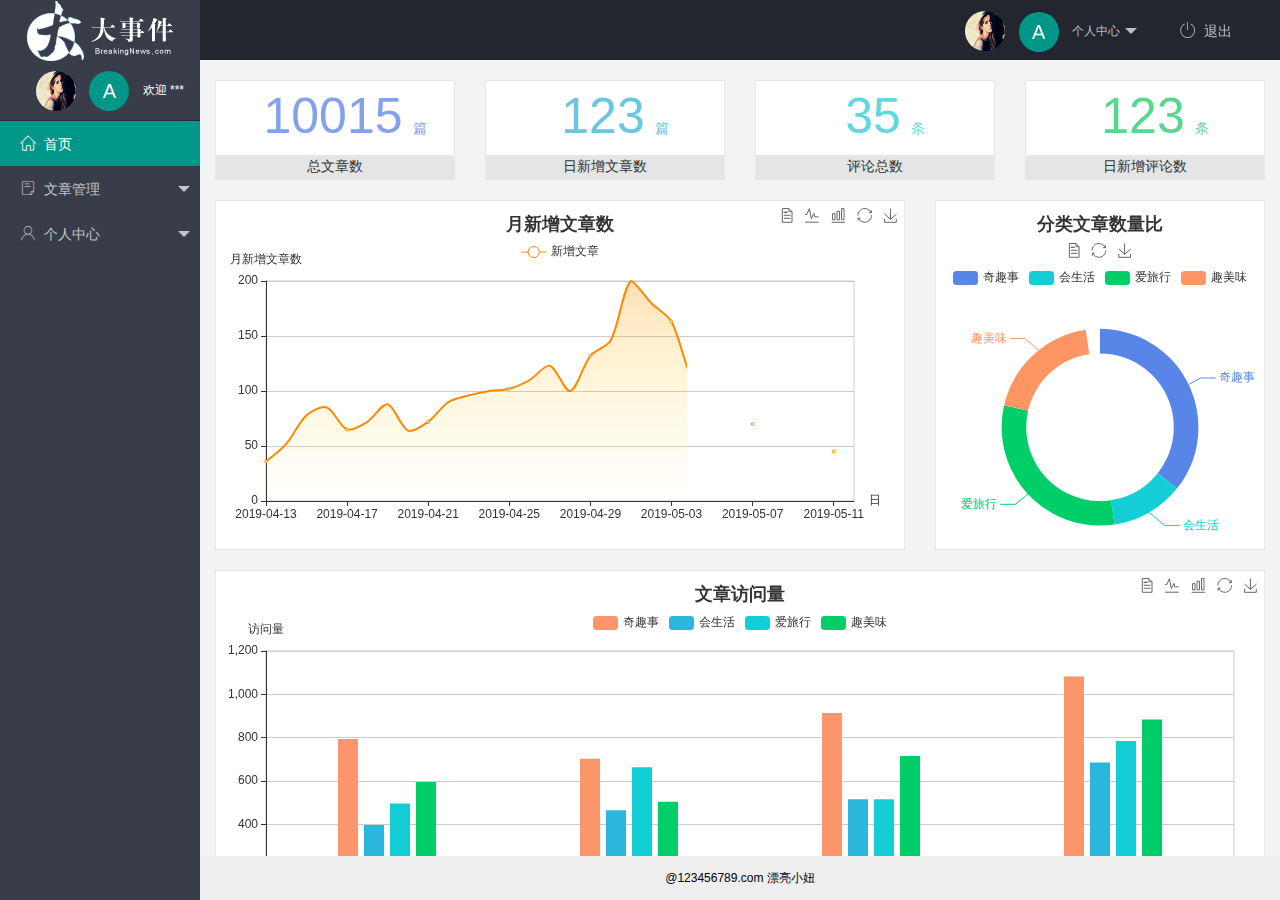
==== index.html @ 34653147 "完成首页开发" ====
<!DOCTYPE html>
<html lang="en">

<head>
    <meta charset="UTF-8">
    <meta http-equiv="X-UA-Compatible" content="IE=edge">
    <meta name="viewport" content="width=device-width, initial-scale=1.0">
    <title>Document</title>
    <link rel="stylesheet" href="./assets/lib/layui/css/layui.css">
    <link rel="stylesheet" href="./assets/fonts/iconfont.css">
    <link rel="stylesheet" href="./assets/css/index.css">
</head>

<body>

    <div class="layui-layout layui-layout-admin">
        <div class="layui-header">
            <div class="layui-logo layui-hide-xs layui-bg-black">
                <img src="./assets/images/logo.png" alt="">
            </div>
            <!-- 头部区域（可配合layui 已有的水平导航） -->

            <ul class="layui-nav layui-layout-right">
                <li class="layui-nav-item layui-hide layui-show-md-inline-block">
                    <a href="javascript:;" class="userinfo">
                        <img src="./assets/images/sample2.jpg" class="layui-nav-img" >
                        <span class="text-avatar"> A </span>
                        个人中心
                    </a>
                    <dl class="layui-nav-child">
                        <dd><a href="">基本资料</a></dd>
                        <dd><a href="">更换头像</a></dd>
                        <dd><a href="">重置密码</a></dd>
                    </dl>
                </li>
                <li class="layui-nav-item" lay-header-event="menuRight" lay-unselect>
                    <a href="javascript:;" id="btnLogout">
                        <i class="layui-icon " ><span class="iconfont icon-tuichu"></span>退出</i>
                    </a>
                </li>
            </ul>
        </div>

        <div class="layui-side layui-bg-black">
            <div class="layui-side-scroll">
                <div class="userinfo">
                    <img src="./assets/images/sample2.jpg" class="layui-nav-img" >
                    <span class="text-avatar"> A </span>
                    <span id="welcome"> 欢迎 *** </span>
                </div>
                <!-- 左侧导航区域（可配合layui已有的垂直导航） -->
                <ul class="layui-nav layui-nav-tree" lay-shrink="all">
                    <li class="layui-nav-item layui-this"><a href="./home/dashboard.html" target="fm"><span
                                class="iconfont icon-home"></span>首页</a></li>
                    <li class="layui-nav-item ">
                        <a class="" href="javascript:;"><span class="iconfont icon-16"></span>文章管理</a>
                        <dl class="layui-nav-child">
                            <dd><a href="javascript:;"><i class="layui-icon layui-icon-app"></i>文章类别</a></dd>
                            <dd><a href="javascript:;"><i class="layui-icon layui-icon-app"></i>文章列表</a></dd>
                            <dd><a href="javascript:;"><i class="layui-icon layui-icon-app"></i>发布文章</a></dd>

                        </dl>
                    </li>
                    <li class="layui-nav-item">
                        <a href="javascript:;"><span class="iconfont icon-user"></span>个人中心</a>
                        <dl class="layui-nav-child">
                            <dd><a href="javascript:;"><i class="layui-icon layui-icon-app"></i>基本资料</a></dd>
                            <dd><a href="javascript:;"><i class="layui-icon layui-icon-app"></i>更换头像</a></dd>
                            <dd><a href="javascript:;"><i class="layui-icon layui-icon-app"></i>重置密码</a></dd>
                        </dl>
                    </li>

                </ul>
            </div>
        </div>

        <div class="layui-body">
            <!-- 内容主体区域 -->
            <iframe name="fm" src="./home/dashboard.html" frameborder="0"></iframe>
        </div>

        <div class="layui-footer">
            <!-- 底部固定区域 -->
            @123456789.com 漂亮小妞
        </div>
    </div>
    <script src="./assets/lib/layui/layui.all.js"></script>
    <script src="./assets/lib/jquery.js"></script>
    <script src="./assets/js/baseAPI.js"></script>
    <script src="./assets/js/index.js"></script>


</body>

</html>
---- assets/lib/layui/css/layui.css ----
/** layui-v2.5.5 MIT License By https://www.layui.com */
 .layui-inline,img{display:inline-block;vertical-align:middle}h1,h2,h3,h4,h5,h6{font-weight:400}.layui-edge,.layui-header,.layui-inline,.layui-main{position:relative}.layui-body,.layui-edge,.layui-elip{overflow:hidden}.layui-btn,.layui-edge,.layui-inline,img{vertical-align:middle}.layui-btn,.layui-disabled,.layui-icon,.layui-unselect{-moz-user-select:none;-webkit-user-select:none;-ms-user-select:none}.layui-elip,.layui-form-checkbox span,.layui-form-pane .layui-form-label{text-overflow:ellipsis;white-space:nowrap}.layui-breadcrumb,.layui-tree-btnGroup{visibility:hidden}blockquote,body,button,dd,div,dl,dt,form,h1,h2,h3,h4,h5,h6,input,li,ol,p,pre,td,textarea,th,ul{margin:0;padding:0;-webkit-tap-highlight-color:rgba(0,0,0,0)}a:active,a:hover{outline:0}img{border:none}li{list-style:none}table{border-collapse:collapse;border-spacing:0}h4,h5,h6{font-size:100%}button,input,optgroup,option,select,textarea{font-family:inherit;font-size:inherit;font-style:inherit;font-weight:inherit;outline:0}pre{white-space:pre-wrap;white-space:-moz-pre-wrap;white-space:-pre-wrap;white-space:-o-pre-wrap;word-wrap:break-word}body{line-height:24px;font:14px Helvetica Neue,Helvetica,PingFang SC,Tahoma,Arial,sans-serif}hr{height:1px;margin:10px 0;border:0;clear:both}a{color:#333;text-decoration:none}a:hover{color:#777}a cite{font-style:normal;*cursor:pointer}.layui-border-box,.layui-border-box *{box-sizing:border-box}.layui-box,.layui-box *{box-sizing:content-box}.layui-clear{clear:both;*zoom:1}.layui-clear:after{content:'\20';clear:both;*zoom:1;display:block;height:0}.layui-inline{*display:inline;*zoom:1}.layui-edge{display:inline-block;width:0;height:0;border-width:6px;border-style:dashed;border-color:transparent}.layui-edge-top{top:-4px;border-bottom-color:#999;border-bottom-style:solid}.layui-edge-right{border-left-color:#999;border-left-style:solid}.layui-edge-bottom{top:2px;border-top-color:#999;border-top-style:solid}.layui-edge-left{border-right-color:#999;border-right-style:solid}.layui-disabled,.layui-disabled:hover{color:#d2d2d2!important;cursor:not-allowed!important}.layui-circle{border-radius:100%}.layui-show{display:block!important}.layui-hide{display:none!important}@font-face{font-family:layui-icon;src:url(../font/iconfont.eot?v=250);src:url(../font/iconfont.eot?v=250#iefix) format('embedded-opentype'),url(../font/iconfont.woff2?v=250) format('woff2'),url(../font/iconfont.woff?v=250) format('woff'),url(../font/iconfont.ttf?v=250) format('truetype'),url(../font/iconfont.svg?v=250#layui-icon) format('svg')}.layui-icon{font-family:layui-icon!important;font-size:16px;font-style:normal;-webkit-font-smoothing:antialiased;-moz-osx-font-smoothing:grayscale}.layui-icon-reply-fill:before{content:"\e611"}.layui-icon-set-fill:before{content:"\e614"}.layui-icon-menu-fill:before{content:"\e60f"}.layui-icon-search:before{content:"\e615"}.layui-icon-share:before{content:"\e641"}.layui-icon-set-sm:before{content:"\e620"}.layui-icon-engine:before{content:"\e628"}.layui-icon-close:before{content:"\1006"}.layui-icon-close-fill:before{content:"\1007"}.layui-icon-chart-screen:before{content:"\e629"}.layui-icon-star:before{content:"\e600"}.layui-icon-circle-dot:before{content:"\e617"}.layui-icon-chat:before{content:"\e606"}.layui-icon-release:before{content:"\e609"}.layui-icon-list:before{content:"\e60a"}.layui-icon-chart:before{content:"\e62c"}.layui-icon-ok-circle:before{content:"\1005"}.layui-icon-layim-theme:before{content:"\e61b"}.layui-icon-table:before{content:"\e62d"}.layui-icon-right:before{content:"\e602"}.layui-icon-left:before{content:"\e603"}.layui-icon-cart-simple:before{content:"\e698"}.layui-icon-face-cry:before{content:"\e69c"}.layui-icon-face-smile:before{content:"\e6af"}.layui-icon-survey:before{content:"\e6b2"}.layui-icon-tree:before{content:"\e62e"}.layui-icon-upload-circle:before{content:"\e62f"}.layui-icon-add-circle:before{content:"\e61f"}.layui-icon-download-circle:before{content:"\e601"}.layui-icon-templeate-1:before{content:"\e630"}.layui-icon-util:before{content:"\e631"}.layui-icon-face-surprised:before{content:"\e664"}.layui-icon-edit:before{content:"\e642"}.layui-icon-speaker:before{content:"\e645"}.layui-icon-down:before{content:"\e61a"}.layui-icon-file:before{content:"\e621"}.layui-icon-layouts:before{content:"\e632"}.layui-icon-rate-half:before{content:"\e6c9"}.layui-icon-add-circle-fine:before{content:"\e608"}.layui-icon-prev-circle:before{content:"\e633"}.layui-icon-read:before{content:"\e705"}.layui-icon-404:before{content:"\e61c"}.layui-icon-carousel:before{content:"\e634"}.layui-icon-help:before{content:"\e607"}.layui-icon-code-circle:before{content:"\e635"}.layui-icon-water:before{content:"\e636"}.layui-icon-username:before{content:"\e66f"}.layui-icon-find-fill:before{content:"\e670"}.layui-icon-about:before{content:"\e60b"}.layui-icon-location:before{content:"\e715"}.layui-icon-up:before{content:"\e619"}.layui-icon-pause:before{content:"\e651"}.layui-icon-date:before{content:"\e637"}.layui-icon-layim-uploadfile:before{content:"\e61d"}.layui-icon-delete:before{content:"\e640"}.layui-icon-play:before{content:"\e652"}.layui-icon-top:before{content:"\e604"}.layui-icon-friends:before{content:"\e612"}.layui-icon-refresh-3:before{content:"\e9aa"}.layui-icon-ok:before{content:"\e605"}.layui-icon-layer:before{content:"\e638"}.layui-icon-face-smile-fine:before{content:"\e60c"}.layui-icon-dollar:before{content:"\e659"}.layui-icon-group:before{content:"\e613"}.layui-icon-layim-download:before{content:"\e61e"}.layui-icon-picture-fine:before{content:"\e60d"}.layui-icon-link:before{content:"\e64c"}.layui-icon-diamond:before{content:"\e735"}.layui-icon-log:before{content:"\e60e"}.layui-icon-rate-solid:before{content:"\e67a"}.layui-icon-fonts-del:before{content:"\e64f"}.layui-icon-unlink:before{content:"\e64d"}.layui-icon-fonts-clear:before{content:"\e639"}.layui-icon-triangle-r:before{content:"\e623"}.layui-icon-circle:before{content:"\e63f"}.layui-icon-radio:before{content:"\e643"}.layui-icon-align-center:before{content:"\e647"}.layui-icon-align-right:before{content:"\e648"}.layui-icon-align-left:before{content:"\e649"}.layui-icon-loading-1:before{content:"\e63e"}.layui-icon-return:before{content:"\e65c"}.layui-icon-fonts-strong:before{content:"\e62b"}.layui-icon-upload:before{content:"\e67c"}.layui-icon-dialogue:before{content:"\e63a"}.layui-icon-video:before{content:"\e6ed"}.layui-icon-headset:before{content:"\e6fc"}.layui-icon-cellphone-fine:before{content:"\e63b"}.layui-icon-add-1:before{content:"\e654"}.layui-icon-face-smile-b:before{content:"\e650"}.layui-icon-fonts-html:before{content:"\e64b"}.layui-icon-form:before{content:"\e63c"}.layui-icon-cart:before{content:"\e657"}.layui-icon-camera-fill:before{content:"\e65d"}.layui-icon-tabs:before{content:"\e62a"}.layui-icon-fonts-code:before{content:"\e64e"}.layui-icon-fire:before{content:"\e756"}.layui-icon-set:before{content:"\e716"}.layui-icon-fonts-u:before{content:"\e646"}.layui-icon-triangle-d:before{content:"\e625"}.layui-icon-tips:before{content:"\e702"}.layui-icon-picture:before{content:"\e64a"}.layui-icon-more-vertical:before{content:"\e671"}.layui-icon-flag:before{content:"\e66c"}.layui-icon-loading:before{content:"\e63d"}.layui-icon-fonts-i:before{content:"\e644"}.layui-icon-refresh-1:before{content:"\e666"}.layui-icon-rmb:before{content:"\e65e"}.layui-icon-home:before{content:"\e68e"}.layui-icon-user:before{content:"\e770"}.layui-icon-notice:before{content:"\e667"}.layui-icon-login-weibo:before{content:"\e675"}.layui-icon-voice:before{content:"\e688"}.layui-icon-upload-drag:before{content:"\e681"}.layui-icon-login-qq:before{content:"\e676"}.layui-icon-snowflake:before{content:"\e6b1"}.layui-icon-file-b:before{content:"\e655"}.layui-icon-template:before{content:"\e663"}.layui-icon-auz:before{content:"\e672"}.layui-icon-console:before{content:"\e665"}.layui-icon-app:before{content:"\e653"}.layui-icon-prev:before{content:"\e65a"}.layui-icon-website:before{content:"\e7ae"}.layui-icon-next:before{content:"\e65b"}.layui-icon-component:before{content:"\e857"}.layui-icon-more:before{content:"\e65f"}.layui-icon-login-wechat:before{content:"\e677"}.layui-icon-shrink-right:before{content:"\e668"}.layui-icon-spread-left:before{content:"\e66b"}.layui-icon-camera:before{content:"\e660"}.layui-icon-note:before{content:"\e66e"}.layui-icon-refresh:before{content:"\e669"}.layui-icon-female:before{content:"\e661"}.layui-icon-male:before{content:"\e662"}.layui-icon-password:before{content:"\e673"}.layui-icon-senior:before{content:"\e674"}.layui-icon-theme:before{content:"\e66a"}.layui-icon-tread:before{content:"\e6c5"}.layui-icon-praise:before{content:"\e6c6"}.layui-icon-star-fill:before{content:"\e658"}.layui-icon-rate:before{content:"\e67b"}.layui-icon-template-1:before{content:"\e656"}.layui-icon-vercode:before{content:"\e679"}.layui-icon-cellphone:before{content:"\e678"}.layui-icon-screen-full:before{content:"\e622"}.layui-icon-screen-restore:before{content:"\e758"}.layui-icon-cols:before{content:"\e610"}.layui-icon-export:before{content:"\e67d"}.layui-icon-print:before{content:"\e66d"}.layui-icon-slider:before{content:"\e714"}.layui-icon-addition:before{content:"\e624"}.layui-icon-subtraction:before{content:"\e67e"}.layui-icon-service:before{content:"\e626"}.layui-icon-transfer:before{content:"\e691"}.layui-main{width:1140px;margin:0 auto}.layui-header{z-index:1000;height:60px}.layui-header a:hover{transition:all .5s;-webkit-transition:all .5s}.layui-side{position:fixed;left:0;top:0;bottom:0;z-index:999;width:200px;overflow-x:hidden}.layui-side-scroll{position:relative;width:220px;height:100%;overflow-x:hidden}.layui-body{position:absolute;left:200px;right:0;top:0;bottom:0;z-index:998;width:auto;overflow-y:auto;box-sizing:border-box}.layui-layout-body{overflow:hidden}.layui-layout-admin .layui-header{background-color:#23262E}.layui-layout-admin .layui-side{top:60px;width:200px;overflow-x:hidden}.layui-layout-admin .layui-body{position:fixed;top:60px;bottom:44px}.layui-layout-admin .layui-main{width:auto;margin:0 15px}.layui-layout-admin .layui-footer{position:fixed;left:200px;right:0;bottom:0;height:44px;line-height:44px;padding:0 15px;background-color:#eee}.layui-layout-admin .layui-logo{position:absolute;left:0;top:0;width:200px;height:100%;line-height:60px;text-align:center;color:#009688;font-size:16px}.layui-layout-admin .layui-header .layui-nav{background:0 0}.layui-layout-left{position:absolute!important;left:200px;top:0}.layui-layout-right{position:absolute!important;right:0;top:0}.layui-container{position:relative;margin:0 auto;padding:0 15px;box-sizing:border-box}.layui-fluid{position:relative;margin:0 auto;padding:0 15px}.layui-row:after,.layui-row:before{content:'';display:block;clear:both}.layui-col-lg1,.layui-col-lg10,.layui-col-lg11,.layui-col-lg12,.layui-col-lg2,.layui-col-lg3,.layui-col-lg4,.layui-col-lg5,.layui-col-lg6,.layui-col-lg7,.layui-col-lg8,.layui-col-lg9,.layui-col-md1,.layui-col-md10,.layui-col-md11,.layui-col-md12,.layui-col-md2,.layui-col-md3,.layui-col-md4,.layui-col-md5,.layui-col-md6,.layui-col-md7,.layui-col-md8,.layui-col-md9,.layui-col-sm1,.layui-col-sm10,.layui-col-sm11,.layui-col-sm12,.layui-col-sm2,.layui-col-sm3,.layui-col-sm4,.layui-col-sm5,.layui-col-sm6,.layui-col-sm7,.layui-col-sm8,.layui-col-sm9,.layui-col-xs1,.layui-col-xs10,.layui-col-xs11,.layui-col-xs12,.layui-col-xs2,.layui-col-xs3,.layui-col-xs4,.layui-col-xs5,.layui-col-xs6,.layui-col-xs7,.layui-col-xs8,.layui-col-xs9{position:relative;display:block;box-sizing:border-box}.layui-col-xs1,.layui-col-xs10,.layui-col-xs11,.layui-col-xs12,.layui-col-xs2,.layui-col-xs3,.layui-col-xs4,.layui-col-xs5,.layui-col-xs6,.layui-col-xs7,.layui-col-xs8,.layui-col-xs9{float:left}.layui-col-xs1{width:8.33333333%}.layui-col-xs2{width:16.66666667%}.layui-col-xs3{width:25%}.layui-col-xs4{width:33.33333333%}.layui-col-xs5{width:41.66666667%}.layui-col-xs6{width:50%}.layui-col-xs7{width:58.33333333%}.layui-col-xs8{width:66.66666667%}.layui-col-xs9{width:75%}.layui-col-xs10{width:83.33333333%}.layui-col-xs11{width:91.66666667%}.layui-col-xs12{width:100%}.layui-col-xs-offset1{margin-left:8.33333333%}.layui-col-xs-offset2{margin-left:16.66666667%}.layui-col-xs-offset3{margin-left:25%}.layui-col-xs-offset4{margin-left:33.33333333%}.layui-col-xs-offset5{margin-left:41.66666667%}.layui-col-xs-offset6{margin-left:50%}.layui-col-xs-offset7{margin-left:58.33333333%}.layui-col-xs-offset8{margin-left:66.66666667%}.layui-col-xs-offset9{margin-left:75%}.layui-col-xs-offset10{margin-left:83.33333333%}.layui-col-xs-offset11{margin-left:91.66666667%}.layui-col-xs-offset12{margin-left:100%}@media screen and (max-width:768px){.layui-hide-xs{display:none!important}.layui-show-xs-block{display:block!important}.layui-show-xs-inline{display:inline!important}.layui-show-xs-inline-block{display:inline-block!important}}@media screen and (min-width:768px){.layui-container{width:750px}.layui-hide-sm{display:none!important}.layui-show-sm-block{display:block!important}.layui-show-sm-inline{display:inline!important}.layui-show-sm-inline-block{display:inline-block!important}.layui-col-sm1,.layui-col-sm10,.layui-col-sm11,.layui-col-sm12,.layui-col-sm2,.layui-col-sm3,.layui-col-sm4,.layui-col-sm5,.layui-col-sm6,.layui-col-sm7,.layui-col-sm8,.layui-col-sm9{float:left}.layui-col-sm1{width:8.33333333%}.layui-col-sm2{width:16.66666667%}.layui-col-sm3{width:25%}.layui-col-sm4{width:33.33333333%}.layui-col-sm5{width:41.66666667%}.layui-col-sm6{width:50%}.layui-col-sm7{width:58.33333333%}.layui-col-sm8{width:66.66666667%}.layui-col-sm9{width:75%}.layui-col-sm10{width:83.33333333%}.layui-col-sm11{width:91.66666667%}.layui-col-sm12{width:100%}.layui-col-sm-offset1{margin-left:8.33333333%}.layui-col-sm-offset2{margin-left:16.66666667%}.layui-col-sm-offset3{margin-left:25%}.layui-col-sm-offset4{margin-left:33.33333333%}.layui-col-sm-offset5{margin-left:41.66666667%}.layui-col-sm-offset6{margin-left:50%}.layui-col-sm-offset7{margin-left:58.33333333%}.layui-col-sm-offset8{margin-left:66.66666667%}.layui-col-sm-offset9{margin-left:75%}.layui-col-sm-offset10{margin-left:83.33333333%}.layui-col-sm-offset11{margin-left:91.66666667%}.layui-col-sm-offset12{margin-left:100%}}@media screen and (min-width:992px){.layui-container{width:970px}.layui-hide-md{display:none!important}.layui-show-md-block{display:block!important}.layui-show-md-inline{display:inline!important}.layui-show-md-inline-block{display:inline-block!important}.layui-col-md1,.layui-col-md10,.layui-col-md11,.layui-col-md12,.layui-col-md2,.layui-col-md3,.layui-col-md4,.layui-col-md5,.layui-col-md6,.layui-col-md7,.layui-col-md8,.layui-col-md9{float:left}.layui-col-md1{width:8.33333333%}.layui-col-md2{width:16.66666667%}.layui-col-md3{width:25%}.layui-col-md4{width:33.33333333%}.layui-col-md5{width:41.66666667%}.layui-col-md6{width:50%}.layui-col-md7{width:58.33333333%}.layui-col-md8{width:66.66666667%}.layui-col-md9{width:75%}.layui-col-md10{width:83.33333333%}.layui-col-md11{width:91.66666667%}.layui-col-md12{width:100%}.layui-col-md-offset1{margin-left:8.33333333%}.layui-col-md-offset2{margin-left:16.66666667%}.layui-col-md-offset3{margin-left:25%}.layui-col-md-offset4{margin-left:33.33333333%}.layui-col-md-offset5{margin-left:41.66666667%}.layui-col-md-offset6{margin-left:50%}.layui-col-md-offset7{margin-left:58.33333333%}.layui-col-md-offset8{margin-left:66.66666667%}.layui-col-md-offset9{margin-left:75%}.layui-col-md-offset10{margin-left:83.33333333%}.layui-col-md-offset11{margin-left:91.66666667%}.layui-col-md-offset12{margin-left:100%}}@media screen and (min-width:1200px){.layui-container{width:1170px}.layui-hide-lg{display:none!important}.layui-show-lg-block{display:block!important}.layui-show-lg-inline{display:inline!important}.layui-show-lg-inline-block{display:inline-block!important}.layui-col-lg1,.layui-col-lg10,.layui-col-lg11,.layui-col-lg12,.layui-col-lg2,.layui-col-lg3,.layui-col-lg4,.layui-col-lg5,.layui-col-lg6,.layui-col-lg7,.layui-col-lg8,.layui-col-lg9{float:left}.layui-col-lg1{width:8.33333333%}.layui-col-lg2{width:16.66666667%}.layui-col-lg3{width:25%}.layui-col-lg4{width:33.33333333%}.layui-col-lg5{width:41.66666667%}.layui-col-lg6{width:50%}.layui-col-lg7{width:58.33333333%}.layui-col-lg8{width:66.66666667%}.layui-col-lg9{width:75%}.layui-col-lg10{width:83.33333333%}.layui-col-lg11{width:91.66666667%}.layui-col-lg12{width:100%}.layui-col-lg-offset1{margin-left:8.33333333%}.layui-col-lg-offset2{margin-left:16.66666667%}.layui-col-lg-offset3{margin-left:25%}.layui-col-lg-offset4{margin-left:33.33333333%}.layui-col-lg-offset5{margin-left:41.66666667%}.layui-col-lg-offset6{margin-left:50%}.layui-col-lg-offset7{margin-left:58.33333333%}.layui-col-lg-offset8{margin-left:66.66666667%}.layui-col-lg-offset9{margin-left:75%}.layui-col-lg-offset10{margin-left:83.33333333%}.layui-col-lg-offset11{margin-left:91.66666667%}.layui-col-lg-offset12{margin-left:100%}}.layui-col-space1{margin:-.5px}.layui-col-space1>*{padding:.5px}.layui-col-space3{margin:-1.5px}.layui-col-space3>*{padding:1.5px}.layui-col-space5{margin:-2.5px}.layui-col-space5>*{padding:2.5px}.layui-col-space8{margin:-3.5px}.layui-col-space8>*{padding:3.5px}.layui-col-space10{margin:-5px}.layui-col-space10>*{padding:5px}.layui-col-space12{margin:-6px}.layui-col-space12>*{padding:6px}.layui-col-space15{margin:-7.5px}.layui-col-space15>*{padding:7.5px}.layui-col-space18{margin:-9px}.layui-col-space18>*{padding:9px}.layui-col-space20{margin:-10px}.layui-col-space20>*{padding:10px}.layui-col-space22{margin:-11px}.layui-col-space22>*{padding:11px}.layui-col-space25{margin:-12.5px}.layui-col-space25>*{padding:12.5px}.layui-col-space30{margin:-15px}.layui-col-space30>*{padding:15px}.layui-btn,.layui-input,.layui-select,.layui-textarea,.layui-upload-button{outline:0;-webkit-appearance:none;transition:all .3s;-webkit-transition:all .3s;box-sizing:border-box}.layui-elem-quote{margin-bottom:10px;padding:15px;line-height:22px;border-left:5px solid #009688;border-radius:0 2px 2px 0;background-color:#f2f2f2}.layui-quote-nm{border-style:solid;border-width:1px 1px 1px 5px;background:0 0}.layui-elem-field{margin-bottom:10px;padding:0;border-width:1px;border-style:solid}.layui-elem-field legend{margin-left:20px;padding:0 10px;font-size:20px;font-weight:300}.layui-field-title{margin:10px 0 20px;border-width:1px 0 0}.layui-field-box{padding:10px 15px}.layui-field-title .layui-field-box{padding:10px 0}.layui-progress{position:relative;height:6px;border-radius:20px;background-color:#e2e2e2}.layui-progress-bar{position:absolute;left:0;top:0;width:0;max-width:100%;height:6px;border-radius:20px;text-align:right;background-color:#5FB878;transition:all .3s;-webkit-transition:all .3s}.layui-progress-big,.layui-progress-big .layui-progress-bar{height:18px;line-height:18px}.layui-progress-text{position:relative;top:-20px;line-height:18px;font-size:12px;color:#666}.layui-progress-big .layui-progress-text{position:static;padding:0 10px;color:#fff}.layui-collapse{border-width:1px;border-style:solid;border-radius:2px}.layui-colla-content,.layui-colla-item{border-top-width:1px;border-top-style:solid}.layui-colla-item:first-child{border-top:none}.layui-colla-title{position:relative;height:42px;line-height:42px;padding:0 15px 0 35px;color:#333;background-color:#f2f2f2;cursor:pointer;font-size:14px;overflow:hidden}.layui-colla-content{display:none;padding:10px 15px;line-height:22px;color:#666}.layui-colla-icon{position:absolute;left:15px;top:0;font-size:14px}.layui-card{margin-bottom:15px;border-radius:2px;background-color:#fff;box-shadow:0 1px 2px 0 rgba(0,0,0,.05)}.layui-card:last-child{margin-bottom:0}.layui-card-header{position:relative;height:42px;line-height:42px;padding:0 15px;border-bottom:1px solid #f6f6f6;color:#333;border-radius:2px 2px 0 0;font-size:14px}.layui-bg-black,.layui-bg-blue,.layui-bg-cyan,.layui-bg-green,.layui-bg-orange,.layui-bg-red{color:#fff!important}.layui-card-body{position:relative;padding:10px 15px;line-height:24px}.layui-card-body[pad15]{padding:15px}.layui-card-body[pad20]{padding:20px}.layui-card-body .layui-table{margin:5px 0}.layui-card .layui-tab{margin:0}.layui-panel-window{position:relative;padding:15px;border-radius:0;border-top:5px solid #E6E6E6;background-color:#fff}.layui-auxiliar-moving{position:fixed;left:0;right:0;top:0;bottom:0;width:100%;height:100%;background:0 0;z-index:9999999999}.layui-form-label,.layui-form-mid,.layui-form-select,.layui-input-block,.layui-input-inline,.layui-textarea{position:relative}.layui-bg-red{background-color:#FF5722!important}.layui-bg-orange{background-color:#FFB800!important}.layui-bg-green{background-color:#009688!important}.layui-bg-cyan{background-color:#2F4056!important}.layui-bg-blue{background-color:#1E9FFF!important}.layui-bg-black{background-color:#393D49!important}.layui-bg-gray{background-color:#eee!important;color:#666!important}.layui-badge-rim,.layui-colla-content,.layui-colla-item,.layui-collapse,.layui-elem-field,.layui-form-pane .layui-form-item[pane],.layui-form-pane .layui-form-label,.layui-input,.layui-layedit,.layui-layedit-tool,.layui-quote-nm,.layui-select,.layui-tab-bar,.layui-tab-card,.layui-tab-title,.layui-tab-title .layui-this:after,.layui-textarea{border-color:#e6e6e6}.layui-timeline-item:before,hr{background-color:#e6e6e6}.layui-text{line-height:22px;font-size:14px;color:#666}.layui-text h1,.layui-text h2,.layui-text h3{font-weight:500;color:#333}.layui-text h1{font-size:30px}.layui-text h2{font-size:24px}.layui-text h3{font-size:18px}.layui-text a:not(.layui-btn){color:#01AAED}.layui-text a:not(.layui-btn):hover{text-decoration:underline}.layui-text ul{padding:5px 0 5px 15px}.layui-text ul li{margin-top:5px;list-style-type:disc}.layui-text em,.layui-word-aux{color:#999!important;padding:0 5px!important}.layui-btn{display:inline-block;height:38px;line-height:38px;padding:0 18px;background-color:#009688;color:#fff;white-space:nowrap;text-align:center;font-size:14px;border:none;border-radius:2px;cursor:pointer}.layui-btn:hover{opacity:.8;filter:alpha(opacity=80);color:#fff}.layui-btn:active{opacity:1;filter:alpha(opacity=100)}.layui-btn+.layui-btn{margin-left:10px}.layui-btn-container{font-size:0}.layui-btn-container .layui-btn{margin-right:10px;margin-bottom:10px}.layui-btn-container .layui-btn+.layui-btn{margin-left:0}.layui-table .layui-btn-container .layui-btn{margin-bottom:9px}.layui-btn-radius{border-radius:100px}.layui-btn .layui-icon{margin-right:3px;font-size:18px;vertical-align:bottom;vertical-align:middle\9}.layui-btn-primary{border:1px solid #C9C9C9;background-color:#fff;color:#555}.layui-btn-primary:hover{border-color:#009688;color:#333}.layui-btn-normal{background-color:#1E9FFF}.layui-btn-warm{background-color:#FFB800}.layui-btn-danger{background-color:#FF5722}.layui-btn-checked{background-color:#5FB878}.layui-btn-disabled,.layui-btn-disabled:active,.layui-btn-disabled:hover{border:1px solid #e6e6e6;background-color:#FBFBFB;color:#C9C9C9;cursor:not-allowed;opacity:1}.layui-btn-lg{height:44px;line-height:44px;padding:0 25px;font-size:16px}.layui-btn-sm{height:30px;line-height:30px;padding:0 10px;font-size:12px}.layui-btn-sm i{font-size:16px!important}.layui-btn-xs{height:22px;line-height:22px;padding:0 5px;font-size:12px}.layui-btn-xs i{font-size:14px!important}.layui-btn-group{display:inline-block;vertical-align:middle;font-size:0}.layui-btn-group .layui-btn{margin-left:0!important;margin-right:0!important;border-left:1px solid rgba(255,255,255,.5);border-radius:0}.layui-btn-group .layui-btn-primary{border-left:none}.layui-btn-group .layui-btn-primary:hover{border-color:#C9C9C9;color:#009688}.layui-btn-group .layui-btn:first-child{border-left:none;border-radius:2px 0 0 2px}.layui-btn-group .layui-btn-primary:first-child{border-left:1px solid #c9c9c9}.layui-btn-group .layui-btn:last-child{border-radius:0 2px 2px 0}.layui-btn-group .layui-btn+.layui-btn{margin-left:0}.layui-btn-group+.layui-btn-group{margin-left:10px}.layui-btn-fluid{width:100%}.layui-input,.layui-select,.layui-textarea{height:38px;line-height:1.3;line-height:38px\9;border-width:1px;border-style:solid;background-color:#fff;border-radius:2px}.layui-input::-webkit-input-placeholder,.layui-select::-webkit-input-placeholder,.layui-textarea::-webkit-input-placeholder{line-height:1.3}.layui-input,.layui-textarea{display:block;width:100%;padding-left:10px}.layui-input:hover,.layui-textarea:hover{border-color:#D2D2D2!important}.layui-input:focus,.layui-textarea:focus{border-color:#C9C9C9!important}.layui-textarea{min-height:100px;height:auto;line-height:20px;padding:6px 10px;resize:vertical}.layui-select{padding:0 10px}.layui-form input[type=checkbox],.layui-form input[type=radio],.layui-form select{display:none}.layui-form [lay-ignore]{display:initial}.layui-form-item{margin-bottom:15px;clear:both;*zoom:1}.layui-form-item:after{content:'\20';clear:both;*zoom:1;display:block;height:0}.layui-form-label{float:left;display:block;padding:9px 15px;width:80px;font-weight:400;line-height:20px;text-align:right}.layui-form-label-col{display:block;float:none;padding:9px 0;line-height:20px;text-align:left}.layui-form-item .layui-inline{margin-bottom:5px;margin-right:10px}.layui-input-block{margin-left:110px;min-height:36px}.layui-input-inline{display:inline-block;vertical-align:middle}.layui-form-item .layui-input-inline{float:left;width:190px;margin-right:10px}.layui-form-text .layui-input-inline{width:auto}.layui-form-mid{float:left;display:block;padding:9px 0!important;line-height:20px;margin-right:10px}.layui-form-danger+.layui-form-select .layui-input,.layui-form-danger:focus{border-color:#FF5722!important}.layui-form-select .layui-input{padding-right:30px;cursor:pointer}.layui-form-select .layui-edge{position:absolute;right:10px;top:50%;margin-top:-3px;cursor:pointer;border-width:6px;border-top-color:#c2c2c2;border-top-style:solid;transition:all .3s;-webkit-transition:all .3s}.layui-form-select dl{display:none;position:absolute;left:0;top:42px;padding:5px 0;z-index:899;min-width:100%;border:1px solid #d2d2d2;max-height:300px;overflow-y:auto;background-color:#fff;border-radius:2px;box-shadow:0 2px 4px rgba(0,0,0,.12);box-sizing:border-box}.layui-form-select dl dd,.layui-form-select dl dt{padding:0 10px;line-height:36px;white-space:nowrap;overflow:hidden;text-overflow:ellipsis}.layui-form-select dl dt{font-size:12px;color:#999}.layui-form-select dl dd{cursor:pointer}.layui-form-select dl dd:hover{background-color:#f2f2f2;-webkit-transition:.5s all;transition:.5s all}.layui-form-select .layui-select-group dd{padding-left:20px}.layui-form-select dl dd.layui-select-tips{padding-left:10px!important;color:#999}.layui-form-select dl dd.layui-this{background-color:#5FB878;color:#fff}.layui-form-checkbox,.layui-form-select dl dd.layui-disabled{background-color:#fff}.layui-form-selected dl{display:block}.layui-form-checkbox,.layui-form-checkbox *,.layui-form-switch{display:inline-block;vertical-align:middle}.layui-form-selected .layui-edge{margin-top:-9px;-webkit-transform:rotate(180deg);transform:rotate(180deg);margin-top:-3px\9}:root .layui-form-selected .layui-edge{margin-top:-9px\0/IE9}.layui-form-selectup dl{top:auto;bottom:42px}.layui-select-none{margin:5px 0;text-align:center;color:#999}.layui-select-disabled .layui-disabled{border-color:#eee!important}.layui-select-disabled .layui-edge{border-top-color:#d2d2d2}.layui-form-checkbox{position:relative;height:30px;line-height:30px;margin-right:10px;padding-right:30px;cursor:pointer;font-size:0;-webkit-transition:.1s linear;transition:.1s linear;box-sizing:border-box}.layui-form-checkbox span{padding:0 10px;height:100%;font-size:14px;border-radius:2px 0 0 2px;background-color:#d2d2d2;color:#fff;overflow:hidden}.layui-form-checkbox:hover span{background-color:#c2c2c2}.layui-form-checkbox i{position:absolute;right:0;top:0;width:30px;height:28px;border:1px solid #d2d2d2;border-left:none;border-radius:0 2px 2px 0;color:#fff;font-size:20px;text-align:center}.layui-form-checkbox:hover i{border-color:#c2c2c2;color:#c2c2c2}.layui-form-checked,.layui-form-checked:hover{border-color:#5FB878}.layui-form-checked span,.layui-form-checked:hover span{background-color:#5FB878}.layui-form-checked i,.layui-form-checked:hover i{color:#5FB878}.layui-form-item .layui-form-checkbox{margin-top:4px}.layui-form-checkbox[lay-skin=primary]{height:auto!important;line-height:normal!important;min-width:18px;min-height:18px;border:none!important;margin-right:0;padding-left:28px;padding-right:0;background:0 0}.layui-form-checkbox[lay-skin=primary] span{padding-left:0;padding-right:15px;line-height:18px;background:0 0;color:#666}.layui-form-checkbox[lay-skin=primary] i{right:auto;left:0;width:16px;height:16px;line-height:16px;border:1px solid #d2d2d2;font-size:12px;border-radius:2px;background-color:#fff;-webkit-transition:.1s linear;transition:.1s linear}.layui-form-checkbox[lay-skin=primary]:hover i{border-color:#5FB878;color:#fff}.layui-form-checked[lay-skin=primary] i{border-color:#5FB878!important;background-color:#5FB878;color:#fff}.layui-checkbox-disbaled[lay-skin=primary] span{background:0 0!important;color:#c2c2c2}.layui-checkbox-disbaled[lay-skin=primary]:hover i{border-color:#d2d2d2}.layui-form-item .layui-form-checkbox[lay-skin=primary]{margin-top:10px}.layui-form-switch{position:relative;height:22px;line-height:22px;min-width:35px;padding:0 5px;margin-top:8px;border:1px solid #d2d2d2;border-radius:20px;cursor:pointer;background-color:#fff;-webkit-transition:.1s linear;transition:.1s linear}.layui-form-switch i{position:absolute;left:5px;top:3px;width:16px;height:16px;border-radius:20px;background-color:#d2d2d2;-webkit-transition:.1s linear;transition:.1s linear}.layui-form-switch em{position:relative;top:0;width:25px;margin-left:21px;padding:0!important;text-align:center!important;color:#999!important;font-style:normal!important;font-size:12px}.layui-form-onswitch{border-color:#5FB878;background-color:#5FB878}.layui-checkbox-disbaled,.layui-checkbox-disbaled i{border-color:#e2e2e2!important}.layui-form-onswitch i{left:100%;margin-left:-21px;background-color:#fff}.layui-form-onswitch em{margin-left:5px;margin-right:21px;color:#fff!important}.layui-checkbox-disbaled span{background-color:#e2e2e2!important}.layui-checkbox-disbaled:hover i{color:#fff!important}[lay-radio]{display:none}.layui-form-radio,.layui-form-radio *{display:inline-block;vertical-align:middle}.layui-form-radio{line-height:28px;margin:6px 10px 0 0;padding-right:10px;cursor:pointer;font-size:0}.layui-form-radio *{font-size:14px}.layui-form-radio>i{margin-right:8px;font-size:22px;color:#c2c2c2}.layui-form-radio>i:hover,.layui-form-radioed>i{color:#5FB878}.layui-radio-disbaled>i{color:#e2e2e2!important}.layui-form-pane .layui-form-label{width:110px;padding:8px 15px;height:38px;line-height:20px;border-width:1px;border-style:solid;border-radius:2px 0 0 2px;text-align:center;background-color:#FBFBFB;overflow:hidden;box-sizing:border-box}.layui-form-pane .layui-input-inline{margin-left:-1px}.layui-form-pane .layui-input-block{margin-left:110px;left:-1px}.layui-form-pane .layui-input{border-radius:0 2px 2px 0}.layui-form-pane .layui-form-text .layui-form-label{float:none;width:100%;border-radius:2px;box-sizing:border-box;text-align:left}.layui-form-pane .layui-form-text .layui-input-inline{display:block;margin:0;top:-1px;clear:both}.layui-form-pane .layui-form-text .layui-input-block{margin:0;left:0;top:-1px}.layui-form-pane .layui-form-text .layui-textarea{min-height:100px;border-radius:0 0 2px 2px}.layui-form-pane .layui-form-checkbox{margin:4px 0 4px 10px}.layui-form-pane .layui-form-radio,.layui-form-pane .layui-form-switch{margin-top:6px;margin-left:10px}.layui-form-pane .layui-form-item[pane]{position:relative;border-width:1px;border-style:solid}.layui-form-pane .layui-form-item[pane] .layui-form-label{position:absolute;left:0;top:0;height:100%;border-width:0 1px 0 0}.layui-form-pane .layui-form-item[pane] .layui-input-inline{margin-left:110px}@media screen and (max-width:450px){.layui-form-item .layui-form-label{text-overflow:ellipsis;overflow:hidden;white-space:nowrap}.layui-form-item .layui-inline{display:block;margin-right:0;margin-bottom:20px;clear:both}.layui-form-item .layui-inline:after{content:'\20';clear:both;display:block;height:0}.layui-form-item .layui-input-inline{display:block;float:none;left:-3px;width:auto;margin:0 0 10px 112px}.layui-form-item .layui-input-inline+.layui-form-mid{margin-left:110px;top:-5px;padding:0}.layui-form-item .layui-form-checkbox{margin-right:5px;margin-bottom:5px}}.layui-layedit{border-width:1px;border-style:solid;border-radius:2px}.layui-layedit-tool{padding:3px 5px;border-bottom-width:1px;border-bottom-style:solid;font-size:0}.layedit-tool-fixed{position:fixed;top:0;border-top:1px solid #e2e2e2}.layui-layedit-tool .layedit-tool-mid,.layui-layedit-tool .layui-icon{display:inline-block;vertical-align:middle;text-align:center;font-size:14px}.layui-layedit-tool .layui-icon{position:relative;width:32px;height:30px;line-height:30px;margin:3px 5px;color:#777;cursor:pointer;border-radius:2px}.layui-layedit-tool .layui-icon:hover{color:#393D49}.layui-layedit-tool .layui-icon:active{color:#000}.layui-layedit-tool .layedit-tool-active{background-color:#e2e2e2;color:#000}.layui-layedit-tool .layui-disabled,.layui-layedit-tool .layui-disabled:hover{color:#d2d2d2;cursor:not-allowed}.layui-layedit-tool .layedit-tool-mid{width:1px;height:18px;margin:0 10px;background-color:#d2d2d2}.layedit-tool-html{width:50px!important;font-size:30px!important}.layedit-tool-b,.layedit-tool-code,.layedit-tool-help{font-size:16px!important}.layedit-tool-d,.layedit-tool-face,.layedit-tool-image,.layedit-tool-unlink{font-size:18px!important}.layedit-tool-image input{position:absolute;font-size:0;left:0;top:0;width:100%;height:100%;opacity:.01;filter:Alpha(opacity=1);cursor:pointer}.layui-layedit-iframe iframe{display:block;width:100%}#LAY_layedit_code{overflow:hidden}.layui-laypage{display:inline-block;*display:inline;*zoom:1;vertical-align:middle;margin:10px 0;font-size:0}.layui-laypage>a:first-child,.layui-laypage>a:first-child em{border-radius:2px 0 0 2px}.layui-laypage>a:last-child,.layui-laypage>a:last-child em{border-radius:0 2px 2px 0}.layui-laypage>:first-child{margin-left:0!important}.layui-laypage>:last-child{margin-right:0!important}.layui-laypage a,.layui-laypage button,.layui-laypage input,.layui-laypage select,.layui-laypage span{border:1px solid #e2e2e2}.layui-laypage a,.layui-laypage span{display:inline-block;*display:inline;*zoom:1;vertical-align:middle;padding:0 15px;height:28px;line-height:28px;margin:0 -1px 5px 0;background-color:#fff;color:#333;font-size:12px}.layui-flow-more a *,.layui-laypage input,.layui-table-view select[lay-ignore]{display:inline-block}.layui-laypage a:hover{color:#009688}.layui-laypage em{font-style:normal}.layui-laypage .layui-laypage-spr{color:#999;font-weight:700}.layui-laypage a{text-decoration:none}.layui-laypage .layui-laypage-curr{position:relative}.layui-laypage .layui-laypage-curr em{position:relative;color:#fff}.layui-laypage .layui-laypage-curr .layui-laypage-em{position:absolute;left:-1px;top:-1px;padding:1px;width:100%;height:100%;background-color:#009688}.layui-laypage-em{border-radius:2px}.layui-laypage-next em,.layui-laypage-prev em{font-family:Sim sun;font-size:16px}.layui-laypage .layui-laypage-count,.layui-laypage .layui-laypage-limits,.layui-laypage .layui-laypage-refresh,.layui-laypage .layui-laypage-skip{margin-left:10px;margin-right:10px;padding:0;border:none}.layui-laypage .layui-laypage-limits,.layui-laypage .layui-laypage-refresh{vertical-align:top}.layui-laypage .layui-laypage-refresh i{font-size:18px;cursor:pointer}.layui-laypage select{height:22px;padding:3px;border-radius:2px;cursor:pointer}.layui-laypage .layui-laypage-skip{height:30px;line-height:30px;color:#999}.layui-laypage button,.layui-laypage input{height:30px;line-height:30px;border-radius:2px;vertical-align:top;background-color:#fff;box-sizing:border-box}.layui-laypage input{width:40px;margin:0 10px;padding:0 3px;text-align:center}.layui-laypage input:focus,.layui-laypage select:focus{border-color:#009688!important}.layui-laypage button{margin-left:10px;padding:0 10px;cursor:pointer}.layui-table,.layui-table-view{margin:10px 0}.layui-flow-more{margin:10px 0;text-align:center;color:#999;font-size:14px}.layui-flow-more a{height:32px;line-height:32px}.layui-flow-more a *{vertical-align:top}.layui-flow-more a cite{padding:0 20px;border-radius:3px;background-color:#eee;color:#333;font-style:normal}.layui-flow-more a cite:hover{opacity:.8}.layui-flow-more a i{font-size:30px;color:#737383}.layui-table{width:100%;background-color:#fff;color:#666}.layui-table tr{transition:all .3s;-webkit-transition:all .3s}.layui-table th{text-align:left;font-weight:400}.layui-table tbody tr:hover,.layui-table thead tr,.layui-table-click,.layui-table-header,.layui-table-hover,.layui-table-mend,.layui-table-patch,.layui-table-tool,.layui-table-total,.layui-table-total tr,.layui-table[lay-even] tr:nth-child(even){background-color:#f2f2f2}.layui-table td,.layui-table th,.layui-table-col-set,.layui-table-fixed-r,.layui-table-grid-down,.layui-table-header,.layui-table-page,.layui-table-tips-main,.layui-table-tool,.layui-table-total,.layui-table-view,.layui-table[lay-skin=line],.layui-table[lay-skin=row]{border-width:1px;border-style:solid;border-color:#e6e6e6}.layui-table td,.layui-table th{position:relative;padding:9px 15px;min-height:20px;line-height:20px;font-size:14px}.layui-table[lay-skin=line] td,.layui-table[lay-skin=line] th{border-width:0 0 1px}.layui-table[lay-skin=row] td,.layui-table[lay-skin=row] th{border-width:0 1px 0 0}.layui-table[lay-skin=nob] td,.layui-table[lay-skin=nob] th{border:none}.layui-table img{max-width:100px}.layui-table[lay-size=lg] td,.layui-table[lay-size=lg] th{padding:15px 30px}.layui-table-view .layui-table[lay-size=lg] .layui-table-cell{height:40px;line-height:40px}.layui-table[lay-size=sm] td,.layui-table[lay-size=sm] th{font-size:12px;padding:5px 10px}.layui-table-view .layui-table[lay-size=sm] .layui-table-cell{height:20px;line-height:20px}.layui-table[lay-data]{display:none}.layui-table-box{position:relative;overflow:hidden}.layui-table-view .layui-table{position:relative;width:auto;margin:0}.layui-table-view .layui-table[lay-skin=line]{border-width:0 1px 0 0}.layui-table-view .layui-table[lay-skin=row]{border-width:0 0 1px}.layui-table-view .layui-table td,.layui-table-view .layui-table th{padding:5px 0;border-top:none;border-left:none}.layui-table-view .layui-table th.layui-unselect .layui-table-cell span{cursor:pointer}.layui-table-view .layui-table td{cursor:default}.layui-table-view .layui-table td[data-edit=text]{cursor:text}.layui-table-view .layui-form-checkbox[lay-skin=primary] i{width:18px;height:18px}.layui-table-view .layui-form-radio{line-height:0;padding:0}.layui-table-view .layui-form-radio>i{margin:0;font-size:20px}.layui-table-init{position:absolute;left:0;top:0;width:100%;height:100%;text-align:center;z-index:110}.layui-table-init .layui-icon{position:absolute;left:50%;top:50%;margin:-15px 0 0 -15px;font-size:30px;color:#c2c2c2}.layui-table-header{border-width:0 0 1px;overflow:hidden}.layui-table-header .layui-table{margin-bottom:-1px}.layui-table-tool .layui-inline[lay-event]{position:relative;width:26px;height:26px;padding:5px;line-height:16px;margin-right:10px;text-align:center;color:#333;border:1px solid #ccc;cursor:pointer;-webkit-transition:.5s all;transition:.5s all}.layui-table-tool .layui-inline[lay-event]:hover{border:1px solid #999}.layui-table-tool-temp{padding-right:120px}.layui-table-tool-self{position:absolute;right:17px;top:10px}.layui-table-tool .layui-table-tool-self .layui-inline[lay-event]{margin:0 0 0 10px}.layui-table-tool-panel{position:absolute;top:29px;left:-1px;padding:5px 0;min-width:150px;min-height:40px;border:1px solid #d2d2d2;text-align:left;overflow-y:auto;background-color:#fff;box-shadow:0 2px 4px rgba(0,0,0,.12)}.layui-table-cell,.layui-table-tool-panel li{overflow:hidden;text-overflow:ellipsis;white-space:nowrap}.layui-table-tool-panel li{padding:0 10px;line-height:30px;-webkit-transition:.5s all;transition:.5s all}.layui-table-tool-panel li .layui-form-checkbox[lay-skin=primary]{width:100%;padding-left:28px}.layui-table-tool-panel li:hover{background-color:#f2f2f2}.layui-table-tool-panel li .layui-form-checkbox[lay-skin=primary] i{position:absolute;left:0;top:0}.layui-table-tool-panel li .layui-form-checkbox[lay-skin=primary] span{padding:0}.layui-table-tool .layui-table-tool-self .layui-table-tool-panel{left:auto;right:-1px}.layui-table-col-set{position:absolute;right:0;top:0;width:20px;height:100%;border-width:0 0 0 1px;background-color:#fff}.layui-table-sort{width:10px;height:20px;margin-left:5px;cursor:pointer!important}.layui-table-sort .layui-edge{position:absolute;left:5px;border-width:5px}.layui-table-sort .layui-table-sort-asc{top:3px;border-top:none;border-bottom-style:solid;border-bottom-color:#b2b2b2}.layui-table-sort .layui-table-sort-asc:hover{border-bottom-color:#666}.layui-table-sort .layui-table-sort-desc{bottom:5px;border-bottom:none;border-top-style:solid;border-top-color:#b2b2b2}.layui-table-sort .layui-table-sort-desc:hover{border-top-color:#666}.layui-table-sort[lay-sort=asc] .layui-table-sort-asc{border-bottom-color:#000}.layui-table-sort[lay-sort=desc] .layui-table-sort-desc{border-top-color:#000}.layui-table-cell{height:28px;line-height:28px;padding:0 15px;position:relative;box-sizing:border-box}.layui-table-cell .layui-form-checkbox[lay-skin=primary]{top:-1px;padding:0}.layui-table-cell .layui-table-link{color:#01AAED}.laytable-cell-checkbox,.laytable-cell-numbers,.laytable-cell-radio,.laytable-cell-space{padding:0;text-align:center}.layui-table-body{position:relative;overflow:auto;margin-right:-1px;margin-bottom:-1px}.layui-table-body .layui-none{line-height:26px;padding:15px;text-align:center;color:#999}.layui-table-fixed{position:absolute;left:0;top:0;z-index:101}.layui-table-fixed .layui-table-body{overflow:hidden}.layui-table-fixed-l{box-shadow:0 -1px 8px rgba(0,0,0,.08)}.layui-table-fixed-r{left:auto;right:-1px;border-width:0 0 0 1px;box-shadow:-1px 0 8px rgba(0,0,0,.08)}.layui-table-fixed-r .layui-table-header{position:relative;overflow:visible}.layui-table-mend{position:absolute;right:-49px;top:0;height:100%;width:50px}.layui-table-tool{position:relative;z-index:890;width:100%;min-height:50px;line-height:30px;padding:10px 15px;border-width:0 0 1px}.layui-table-tool .layui-btn-container{margin-bottom:-10px}.layui-table-page,.layui-table-total{border-width:1px 0 0;margin-bottom:-1px;overflow:hidden}.layui-table-page{position:relative;width:100%;padding:7px 7px 0;height:41px;font-size:12px;white-space:nowrap}.layui-table-page>div{height:26px}.layui-table-page .layui-laypage{margin:0}.layui-table-page .layui-laypage a,.layui-table-page .layui-laypage span{height:26px;line-height:26px;margin-bottom:10px;border:none;background:0 0}.layui-table-page .layui-laypage a,.layui-table-page .layui-laypage span.layui-laypage-curr{padding:0 12px}.layui-table-page .layui-laypage span{margin-left:0;padding:0}.layui-table-page .layui-laypage .layui-laypage-prev{margin-left:-7px!important}.layui-table-page .layui-laypage .layui-laypage-curr .layui-laypage-em{left:0;top:0;padding:0}.layui-table-page .layui-laypage button,.layui-table-page .layui-laypage input{height:26px;line-height:26px}.layui-table-page .layui-laypage input{width:40px}.layui-table-page .layui-laypage button{padding:0 10px}.layui-table-page select{height:18px}.layui-table-patch .layui-table-cell{padding:0;width:30px}.layui-table-edit{position:absolute;left:0;top:0;width:100%;height:100%;padding:0 14px 1px;border-radius:0;box-shadow:1px 1px 20px rgba(0,0,0,.15)}.layui-table-edit:focus{border-color:#5FB878!important}select.layui-table-edit{padding:0 0 0 10px;border-color:#C9C9C9}.layui-table-view .layui-form-checkbox,.layui-table-view .layui-form-radio,.layui-table-view .layui-form-switch{top:0;margin:0;box-sizing:content-box}.layui-table-view .layui-form-checkbox{top:-1px;height:26px;line-height:26px}.layui-table-view .layui-form-checkbox i{height:26px}.layui-table-grid .layui-table-cell{overflow:visible}.layui-table-grid-down{position:absolute;top:0;right:0;width:26px;height:100%;padding:5px 0;border-width:0 0 0 1px;text-align:center;background-color:#fff;color:#999;cursor:pointer}.layui-table-grid-down .layui-icon{position:absolute;top:50%;left:50%;margin:-8px 0 0 -8px}.layui-table-grid-down:hover{background-color:#fbfbfb}body .layui-table-tips .layui-layer-content{background:0 0;padding:0;box-shadow:0 1px 6px rgba(0,0,0,.12)}.layui-table-tips-main{margin:-44px 0 0 -1px;max-height:150px;padding:8px 15px;font-size:14px;overflow-y:scroll;background-color:#fff;color:#666}.layui-table-tips-c{position:absolute;right:-3px;top:-13px;width:20px;height:20px;padding:3px;cursor:pointer;background-color:#666;border-radius:50%;color:#fff}.layui-table-tips-c:hover{background-color:#777}.layui-table-tips-c:before{position:relative;right:-2px}.layui-upload-file{display:none!important;opacity:.01;filter:Alpha(opacity=1)}.layui-upload-drag,.layui-upload-form,.layui-upload-wrap{display:inline-block}.layui-upload-list{margin:10px 0}.layui-upload-choose{padding:0 10px;color:#999}.layui-upload-drag{position:relative;padding:30px;border:1px dashed #e2e2e2;background-color:#fff;text-align:center;cursor:pointer;color:#999}.layui-upload-drag .layui-icon{font-size:50px;color:#009688}.layui-upload-drag[lay-over]{border-color:#009688}.layui-upload-iframe{position:absolute;width:0;height:0;border:0;visibility:hidden}.layui-upload-wrap{position:relative;vertical-align:middle}.layui-upload-wrap .layui-upload-file{display:block!important;position:absolute;left:0;top:0;z-index:10;font-size:100px;width:100%;height:100%;opacity:.01;filter:Alpha(opacity=1);cursor:pointer}.layui-transfer-active,.layui-transfer-box{display:inline-block;vertical-align:middle}.layui-transfer-box,.layui-transfer-header,.layui-transfer-search{border-width:0;border-style:solid;border-color:#e6e6e6}.layui-transfer-box{position:relative;border-width:1px;width:200px;height:360px;border-radius:2px;background-color:#fff}.layui-transfer-box .layui-form-checkbox{width:100%;margin:0!important}.layui-transfer-header{height:38px;line-height:38px;padding:0 10px;border-bottom-width:1px}.layui-transfer-search{position:relative;padding:10px;border-bottom-width:1px}.layui-transfer-search .layui-input{height:32px;padding-left:30px;font-size:12px}.layui-transfer-search .layui-icon-search{position:absolute;left:20px;top:50%;margin-top:-8px;color:#666}.layui-transfer-active{margin:0 15px}.layui-transfer-active .layui-btn{display:block;margin:0;padding:0 15px;background-color:#5FB878;border-color:#5FB878;color:#fff}.layui-transfer-active .layui-btn-disabled{background-color:#FBFBFB;border-color:#e6e6e6;color:#C9C9C9}.layui-transfer-active .layui-btn:first-child{margin-bottom:15px}.layui-transfer-active .layui-btn .layui-icon{margin:0;font-size:14px!important}.layui-transfer-data{padding:5px 0;overflow:auto}.layui-transfer-data li{height:32px;line-height:32px;padding:0 10px}.layui-transfer-data li:hover{background-color:#f2f2f2;transition:.5s all}.layui-transfer-data .layui-none{padding:15px 10px;text-align:center;color:#999}.layui-nav{position:relative;padding:0 20px;background-color:#393D49;color:#fff;border-radius:2px;font-size:0;box-sizing:border-box}.layui-nav *{font-size:14px}.layui-nav .layui-nav-item{position:relative;display:inline-block;*display:inline;*zoom:1;vertical-align:middle;line-height:60px}.layui-nav .layui-nav-item a{display:block;padding:0 20px;color:#fff;color:rgba(255,255,255,.7);transition:all .3s;-webkit-transition:all .3s}.layui-nav .layui-this:after,.layui-nav-bar,.layui-nav-tree .layui-nav-itemed:after{position:absolute;left:0;top:0;width:0;height:5px;background-color:#5FB878;transition:all .2s;-webkit-transition:all .2s}.layui-nav-bar{z-index:1000}.layui-nav .layui-nav-item a:hover,.layui-nav .layui-this a{color:#fff}.layui-nav .layui-this:after{content:'';top:auto;bottom:0;width:100%}.layui-nav-img{width:30px;height:30px;margin-right:10px;border-radius:50%}.layui-nav .layui-nav-more{content:'';width:0;height:0;border-style:solid dashed dashed;border-color:#fff transparent transparent;overflow:hidden;cursor:pointer;transition:all .2s;-webkit-transition:all .2s;position:absolute;top:50%;right:3px;margin-top:-3px;border-width:6px;border-top-color:rgba(255,255,255,.7)}.layui-nav .layui-nav-mored,.layui-nav-itemed>a .layui-nav-more{margin-top:-9px;border-style:dashed dashed solid;border-color:transparent transparent #fff}.layui-nav-child{display:none;position:absolute;left:0;top:65px;min-width:100%;line-height:36px;padding:5px 0;box-shadow:0 2px 4px rgba(0,0,0,.12);border:1px solid #d2d2d2;background-color:#fff;z-index:100;border-radius:2px;white-space:nowrap}.layui-nav .layui-nav-child a{color:#333}.layui-nav .layui-nav-child a:hover{background-color:#f2f2f2;color:#000}.layui-nav-child dd{position:relative}.layui-nav .layui-nav-child dd.layui-this a,.layui-nav-child dd.layui-this{background-color:#5FB878;color:#fff}.layui-nav-child dd.layui-this:after{display:none}.layui-nav-tree{width:200px;padding:0}.layui-nav-tree .layui-nav-item{display:block;width:100%;line-height:45px}.layui-nav-tree .layui-nav-item a{position:relative;height:45px;line-height:45px;text-overflow:ellipsis;overflow:hidden;white-space:nowrap}.layui-nav-tree .layui-nav-item a:hover{background-color:#4E5465}.layui-nav-tree .layui-nav-bar{width:5px;height:0;background-color:#009688}.layui-nav-tree .layui-nav-child dd.layui-this,.layui-nav-tree .layui-nav-child dd.layui-this a,.layui-nav-tree .layui-this,.layui-nav-tree .layui-this>a,.layui-nav-tree .layui-this>a:hover{background-color:#009688;color:#fff}.layui-nav-tree .layui-this:after{display:none}.layui-nav-itemed>a,.layui-nav-tree .layui-nav-title a,.layui-nav-tree .layui-nav-title a:hover{color:#fff!important}.layui-nav-tree .layui-nav-child{position:relative;z-index:0;top:0;border:none;box-shadow:none}.layui-nav-tree .layui-nav-child a{height:40px;line-height:40px;color:#fff;color:rgba(255,255,255,.7)}.layui-nav-tree .layui-nav-child,.layui-nav-tree .layui-nav-child a:hover{background:0 0;color:#fff}.layui-nav-tree .layui-nav-more{right:10px}.layui-nav-itemed>.layui-nav-child{display:block;padding:0;background-color:rgba(0,0,0,.3)!important}.layui-nav-itemed>.layui-nav-child>.layui-this>.layui-nav-child{display:block}.layui-nav-side{position:fixed;top:0;bottom:0;left:0;overflow-x:hidden;z-index:999}.layui-bg-blue .layui-nav-bar,.layui-bg-blue .layui-nav-itemed:after,.layui-bg-blue .layui-this:after{background-color:#93D1FF}.layui-bg-blue .layui-nav-child dd.layui-this{background-color:#1E9FFF}.layui-bg-blue .layui-nav-itemed>a,.layui-nav-tree.layui-bg-blue .layui-nav-title a,.layui-nav-tree.layui-bg-blue .layui-nav-title a:hover{background-color:#007DDB!important}.layui-breadcrumb{font-size:0}.layui-breadcrumb>*{font-size:14px}.layui-breadcrumb a{color:#999!important}.layui-breadcrumb a:hover{color:#5FB878!important}.layui-breadcrumb a cite{color:#666;font-style:normal}.layui-breadcrumb span[lay-separator]{margin:0 10px;color:#999}.layui-tab{margin:10px 0;text-align:left!important}.layui-tab[overflow]>.layui-tab-title{overflow:hidden}.layui-tab-title{position:relative;left:0;height:40px;white-space:nowrap;font-size:0;border-bottom-width:1px;border-bottom-style:solid;transition:all .2s;-webkit-transition:all .2s}.layui-tab-title li{display:inline-block;*display:inline;*zoom:1;vertical-align:middle;font-size:14px;transition:all .2s;-webkit-transition:all .2s;position:relative;line-height:40px;min-width:65px;padding:0 15px;text-align:center;cursor:pointer}.layui-tab-title li a{display:block}.layui-tab-title .layui-this{color:#000}.layui-tab-title .layui-this:after{position:absolute;left:0;top:0;content:'';width:100%;height:41px;border-width:1px;border-style:solid;border-bottom-color:#fff;border-radius:2px 2px 0 0;box-sizing:border-box;pointer-events:none}.layui-tab-bar{position:absolute;right:0;top:0;z-index:10;width:30px;height:39px;line-height:39px;border-width:1px;border-style:solid;border-radius:2px;text-align:center;background-color:#fff;cursor:pointer}.layui-tab-bar .layui-icon{position:relative;display:inline-block;top:3px;transition:all .3s;-webkit-transition:all .3s}.layui-tab-item{display:none}.layui-tab-more{padding-right:30px;height:auto!important;white-space:normal!important}.layui-tab-more li.layui-this:after{border-bottom-color:#e2e2e2;border-radius:2px}.layui-tab-more .layui-tab-bar .layui-icon{top:-2px;top:3px\9;-webkit-transform:rotate(180deg);transform:rotate(180deg)}:root .layui-tab-more .layui-tab-bar .layui-icon{top:-2px\0/IE9}.layui-tab-content{padding:10px}.layui-tab-title li .layui-tab-close{position:relative;display:inline-block;width:18px;height:18px;line-height:20px;margin-left:8px;top:1px;text-align:center;font-size:14px;color:#c2c2c2;transition:all .2s;-webkit-transition:all .2s}.layui-tab-title li .layui-tab-close:hover{border-radius:2px;background-color:#FF5722;color:#fff}.layui-tab-brief>.layui-tab-title .layui-this{color:#009688}.layui-tab-brief>.layui-tab-more li.layui-this:after,.layui-tab-brief>.layui-tab-title .layui-this:after{border:none;border-radius:0;border-bottom:2px solid #5FB878}.layui-tab-brief[overflow]>.layui-tab-title .layui-this:after{top:-1px}.layui-tab-card{border-width:1px;border-style:solid;border-radius:2px;box-shadow:0 2px 5px 0 rgba(0,0,0,.1)}.layui-tab-card>.layui-tab-title{background-color:#f2f2f2}.layui-tab-card>.layui-tab-title li{margin-right:-1px;margin-left:-1px}.layui-tab-card>.layui-tab-title .layui-this{background-color:#fff}.layui-tab-card>.layui-tab-title .layui-this:after{border-top:none;border-width:1px;border-bottom-color:#fff}.layui-tab-card>.layui-tab-title .layui-tab-bar{height:40px;line-height:40px;border-radius:0;border-top:none;border-right:none}.layui-tab-card>.layui-tab-more .layui-this{background:0 0;color:#5FB878}.layui-tab-card>.layui-tab-more .layui-this:after{border:none}.layui-timeline{padding-left:5px}.layui-timeline-item{position:relative;padding-bottom:20px}.layui-timeline-axis{position:absolute;left:-5px;top:0;z-index:10;width:20px;height:20px;line-height:20px;background-color:#fff;color:#5FB878;border-radius:50%;text-align:center;cursor:pointer}.layui-timeline-axis:hover{color:#FF5722}.layui-timeline-item:before{content:'';position:absolute;left:5px;top:0;z-index:0;width:1px;height:100%}.layui-timeline-item:last-child:before{display:none}.layui-timeline-item:first-child:before{display:block}.layui-timeline-content{padding-left:25px}.layui-timeline-title{position:relative;margin-bottom:10px}.layui-badge,.layui-badge-dot,.layui-badge-rim{position:relative;display:inline-block;padding:0 6px;font-size:12px;text-align:center;background-color:#FF5722;color:#fff;border-radius:2px}.layui-badge{height:18px;line-height:18px}.layui-badge-dot{width:8px;height:8px;padding:0;border-radius:50%}.layui-badge-rim{height:18px;line-height:18px;border-width:1px;border-style:solid;background-color:#fff;color:#666}.layui-btn .layui-badge,.layui-btn .layui-badge-dot{margin-left:5px}.layui-nav .layui-badge,.layui-nav .layui-badge-dot{position:absolute;top:50%;margin:-8px 6px 0}.layui-tab-title .layui-badge,.layui-tab-title .layui-badge-dot{left:5px;top:-2px}.layui-carousel{position:relative;left:0;top:0;background-color:#f8f8f8}.layui-carousel>[carousel-item]{position:relative;width:100%;height:100%;overflow:hidden}.layui-carousel>[carousel-item]:before{position:absolute;content:'\e63d';left:50%;top:50%;width:100px;line-height:20px;margin:-10px 0 0 -50px;text-align:center;color:#c2c2c2;font-family:layui-icon!important;font-size:30px;font-style:normal;-webkit-font-smoothing:antialiased;-moz-osx-font-smoothing:grayscale}.layui-carousel>[carousel-item]>*{display:none;position:absolute;left:0;top:0;width:100%;height:100%;background-color:#f8f8f8;transition-duration:.3s;-webkit-transition-duration:.3s}.layui-carousel-updown>*{-webkit-transition:.3s ease-in-out up;transition:.3s ease-in-out up}.layui-carousel-arrow{display:none\9;opacity:0;position:absolute;left:10px;top:50%;margin-top:-18px;width:36px;height:36px;line-height:36px;text-align:center;font-size:20px;border:0;border-radius:50%;background-color:rgba(0,0,0,.2);color:#fff;-webkit-transition-duration:.3s;transition-duration:.3s;cursor:pointer}.layui-carousel-arrow[lay-type=add]{left:auto!important;right:10px}.layui-carousel:hover .layui-carousel-arrow[lay-type=add],.layui-carousel[lay-arrow=always] .layui-carousel-arrow[lay-type=add]{right:20px}.layui-carousel[lay-arrow=always] .layui-carousel-arrow{opacity:1;left:20px}.layui-carousel[lay-arrow=none] .layui-carousel-arrow{display:none}.layui-carousel-arrow:hover,.layui-carousel-ind ul:hover{background-color:rgba(0,0,0,.35)}.layui-carousel:hover .layui-carousel-arrow{display:block\9;opacity:1;left:20px}.layui-carousel-ind{position:relative;top:-35px;width:100%;line-height:0!important;text-align:center;font-size:0}.layui-carousel[lay-indicator=outside]{margin-bottom:30px}.layui-carousel[lay-indicator=outside] .layui-carousel-ind{top:10px}.layui-carousel[lay-indicator=outside] .layui-carousel-ind ul{background-color:rgba(0,0,0,.5)}.layui-carousel[lay-indicator=none] .layui-carousel-ind{display:none}.layui-carousel-ind ul{display:inline-block;padding:5px;background-color:rgba(0,0,0,.2);border-radius:10px;-webkit-transition-duration:.3s;transition-duration:.3s}.layui-carousel-ind li{display:inline-block;width:10px;height:10px;margin:0 3px;font-size:14px;background-color:#e2e2e2;background-color:rgba(255,255,255,.5);border-radius:50%;cursor:pointer;-webkit-transition-duration:.3s;transition-duration:.3s}.layui-carousel-ind li:hover{background-color:rgba(255,255,255,.7)}.layui-carousel-ind li.layui-this{background-color:#fff}.layui-carousel>[carousel-item]>.layui-carousel-next,.layui-carousel>[carousel-item]>.layui-carousel-prev,.layui-carousel>[carousel-item]>.layui-this{display:block}.layui-carousel>[carousel-item]>.layui-this{left:0}.layui-carousel>[carousel-item]>.layui-carousel-prev{left:-100%}.layui-carousel>[carousel-item]>.layui-carousel-next{left:100%}.layui-carousel>[carousel-item]>.layui-carousel-next.layui-carousel-left,.layui-carousel>[carousel-item]>.layui-carousel-prev.layui-carousel-right{left:0}.layui-carousel>[carousel-item]>.layui-this.layui-carousel-left{left:-100%}.layui-carousel>[carousel-item]>.layui-this.layui-carousel-right{left:100%}.layui-carousel[lay-anim=updown] .layui-carousel-arrow{left:50%!important;top:20px;margin:0 0 0 -18px}.layui-carousel[lay-anim=updown]>[carousel-item]>*,.layui-carousel[lay-anim=fade]>[carousel-item]>*{left:0!important}.layui-carousel[lay-anim=updown] .layui-carousel-arrow[lay-type=add]{top:auto!important;bottom:20px}.layui-carousel[lay-anim=updown] .layui-carousel-ind{position:absolute;top:50%;right:20px;width:auto;height:auto}.layui-carousel[lay-anim=updown] .layui-carousel-ind ul{padding:3px 5px}.layui-carousel[lay-anim=updown] .layui-carousel-ind li{display:block;margin:6px 0}.layui-carousel[lay-anim=updown]>[carousel-item]>.layui-this{top:0}.layui-carousel[lay-anim=updown]>[carousel-item]>.layui-carousel-prev{top:-100%}.layui-carousel[lay-anim=updown]>[carousel-item]>.layui-carousel-next{top:100%}.layui-carousel[lay-anim=updown]>[carousel-item]>.layui-carousel-next.layui-carousel-left,.layui-carousel[lay-anim=updown]>[carousel-item]>.layui-carousel-prev.layui-carousel-right{top:0}.layui-carousel[lay-anim=updown]>[carousel-item]>.layui-this.layui-carousel-left{top:-100%}.layui-carousel[lay-anim=updown]>[carousel-item]>.layui-this.layui-carousel-right{top:100%}.layui-carousel[lay-anim=fade]>[carousel-item]>.layui-carousel-next,.layui-carousel[lay-anim=fade]>[carousel-item]>.layui-carousel-prev{opacity:0}.layui-carousel[lay-anim=fade]>[carousel-item]>.layui-carousel-next.layui-carousel-left,.layui-carousel[lay-anim=fade]>[carousel-item]>.layui-carousel-prev.layui-carousel-right{opacity:1}.layui-carousel[lay-anim=fade]>[carousel-item]>.layui-this.layui-carousel-left,.layui-carousel[lay-anim=fade]>[carousel-item]>.layui-this.layui-carousel-right{opacity:0}.layui-fixbar{position:fixed;right:15px;bottom:15px;z-index:999999}.layui-fixbar li{width:50px;height:50px;line-height:50px;margin-bottom:1px;text-align:center;cursor:pointer;font-size:30px;background-color:#9F9F9F;color:#fff;border-radius:2px;opacity:.95}.layui-fixbar li:hover{opacity:.85}.layui-fixbar li:active{opacity:1}.layui-fixbar .layui-fixbar-top{display:none;font-size:40px}body .layui-util-face{border:none;background:0 0}body .layui-util-face .layui-layer-content{padding:0;background-color:#fff;color:#666;box-shadow:none}.layui-util-face .layui-layer-TipsG{display:none}.layui-util-face ul{position:relative;width:372px;padding:10px;border:1px solid #D9D9D9;background-color:#fff;box-shadow:0 0 20px rgba(0,0,0,.2)}.layui-util-face ul li{cursor:pointer;float:left;border:1px solid #e8e8e8;height:22px;width:26px;overflow:hidden;margin:-1px 0 0 -1px;padding:4px 2px;text-align:center}.layui-util-face ul li:hover{position:relative;z-index:2;border:1px solid #eb7350;background:#fff9ec}.layui-code{position:relative;margin:10px 0;padding:15px;line-height:20px;border:1px solid #ddd;border-left-width:6px;background-color:#F2F2F2;color:#333;font-family:Courier New;font-size:12px}.layui-rate,.layui-rate *{display:inline-block;vertical-align:middle}.layui-rate{padding:10px 5px 10px 0;font-size:0}.layui-rate li i.layui-icon{font-size:20px;color:#FFB800;margin-right:5px;transition:all .3s;-webkit-transition:all .3s}.layui-rate li i:hover{cursor:pointer;transform:scale(1.12);-webkit-transform:scale(1.12)}.layui-rate[readonly] li i:hover{cursor:default;transform:scale(1)}.layui-colorpicker{width:26px;height:26px;border:1px solid #e6e6e6;padding:5px;border-radius:2px;line-height:24px;display:inline-block;cursor:pointer;transition:all .3s;-webkit-transition:all .3s}.layui-colorpicker:hover{border-color:#d2d2d2}.layui-colorpicker.layui-colorpicker-lg{width:34px;height:34px;line-height:32px}.layui-colorpicker.layui-colorpicker-sm{width:24px;height:24px;line-height:22px}.layui-colorpicker.layui-colorpicker-xs{width:22px;height:22px;line-height:20px}.layui-colorpicker-trigger-bgcolor{display:block;background:url([data-uri]);border-radius:2px}.layui-colorpicker-trigger-span{display:block;height:100%;box-sizing:border-box;border:1px solid rgba(0,0,0,.15);border-radius:2px;text-align:center}.layui-colorpicker-trigger-i{display:inline-block;color:#FFF;font-size:12px}.layui-colorpicker-trigger-i.layui-icon-close{color:#999}.layui-colorpicker-main{position:absolute;z-index:66666666;width:280px;padding:7px;background:#FFF;border:1px solid #d2d2d2;border-radius:2px;box-shadow:0 2px 4px rgba(0,0,0,.12)}.layui-colorpicker-main-wrapper{height:180px;position:relative}.layui-colorpicker-basis{width:260px;height:100%;position:relative}.layui-colorpicker-basis-white{width:100%;height:100%;position:absolute;top:0;left:0;background:linear-gradient(90deg,#FFF,hsla(0,0%,100%,0))}.layui-colorpicker-basis-black{width:100%;height:100%;position:absolute;top:0;left:0;background:linear-gradient(0deg,#000,transparent)}.layui-colorpicker-basis-cursor{width:10px;height:10px;border:1px solid #FFF;border-radius:50%;position:absolute;top:-3px;right:-3px;cursor:pointer}.layui-colorpicker-side{position:absolute;top:0;right:0;width:12px;height:100%;background:linear-gradient(red,#FF0,#0F0,#0FF,#00F,#F0F,red)}.layui-colorpicker-side-slider{width:100%;height:5px;box-shadow:0 0 1px #888;box-sizing:border-box;background:#FFF;border-radius:1px;border:1px solid #f0f0f0;cursor:pointer;position:absolute;left:0}.layui-colorpicker-main-alpha{display:none;height:12px;margin-top:7px;background:url([data-uri])}.layui-colorpicker-alpha-bgcolor{height:100%;position:relative}.layui-colorpicker-alpha-slider{width:5px;height:100%;box-shadow:0 0 1px #888;box-sizing:border-box;background:#FFF;border-radius:1px;border:1px solid #f0f0f0;cursor:pointer;position:absolute;top:0}.layui-colorpicker-main-pre{padding-top:7px;font-size:0}.layui-colorpicker-pre{width:20px;height:20px;border-radius:2px;display:inline-block;margin-left:6px;margin-bottom:7px;cursor:pointer}.layui-colorpicker-pre:nth-child(11n+1){margin-left:0}.layui-colorpicker-pre-isalpha{background:url([data-uri])}.layui-colorpicker-pre.layui-this{box-shadow:0 0 3px 2px rgba(0,0,0,.15)}.layui-colorpicker-pre>div{height:100%;border-radius:2px}.layui-colorpicker-main-input{text-align:right;padding-top:7px}.layui-colorpicker-main-input .layui-btn-container .layui-btn{margin:0 0 0 10px}.layui-colorpicker-main-input div.layui-inline{float:left;margin-right:10px;font-size:14px}.layui-colorpicker-main-input input.layui-input{width:150px;height:30px;color:#666}.layui-slider{height:4px;background:#e2e2e2;border-radius:3px;position:relative;cursor:pointer}.layui-slider-bar{border-radius:3px;position:absolute;height:100%}.layui-slider-step{position:absolute;top:0;width:4px;height:4px;border-radius:50%;background:#FFF;-webkit-transform:translateX(-50%);transform:translateX(-50%)}.layui-slider-wrap{width:36px;height:36px;position:absolute;top:-16px;-webkit-transform:translateX(-50%);transform:translateX(-50%);z-index:10;text-align:center}.layui-slider-wrap-btn{width:12px;height:12px;border-radius:50%;background:#FFF;display:inline-block;vertical-align:middle;cursor:pointer;transition:.3s}.layui-slider-wrap:after{content:"";height:100%;display:inline-block;vertical-align:middle}.layui-slider-wrap-btn.layui-slider-hover,.layui-slider-wrap-btn:hover{transform:scale(1.2)}.layui-slider-wrap-btn.layui-disabled:hover{transform:scale(1)!important}.layui-slider-tips{position:absolute;top:-42px;z-index:66666666;white-space:nowrap;display:none;-webkit-transform:translateX(-50%);transform:translateX(-50%);color:#FFF;background:#000;border-radius:3px;height:25px;line-height:25px;padding:0 10px}.layui-slider-tips:after{content:'';position:absolute;bottom:-12px;left:50%;margin-left:-6px;width:0;height:0;border-width:6px;border-style:solid;border-color:#000 transparent transparent}.layui-slider-input{width:70px;height:32px;border:1px solid #e6e6e6;border-radius:3px;font-size:16px;line-height:32px;position:absolute;right:0;top:-15px}.layui-slider-input-btn{display:none;position:absolute;top:0;right:0;width:20px;height:100%;border-left:1px solid #d2d2d2}.layui-slider-input-btn i{cursor:pointer;position:absolute;right:0;bottom:0;width:20px;height:50%;font-size:12px;line-height:16px;text-align:center;color:#999}.layui-slider-input-btn i:first-child{top:0;border-bottom:1px solid #d2d2d2}.layui-slider-input-txt{height:100%;font-size:14px}.layui-slider-input-txt input{height:100%;border:none}.layui-slider-input-btn i:hover{color:#009688}.layui-slider-vertical{width:4px;margin-left:34px}.layui-slider-vertical .layui-slider-bar{width:4px}.layui-slider-vertical .layui-slider-step{top:auto;left:0;-webkit-transform:translateY(50%);transform:translateY(50%)}.layui-slider-vertical .layui-slider-wrap{top:auto;left:-16px;-webkit-transform:translateY(50%);transform:translateY(50%)}.layui-slider-vertical .layui-slider-tips{top:auto;left:2px}@media \0screen{.layui-slider-wrap-btn{margin-left:-20px}.layui-slider-vertical .layui-slider-wrap-btn{margin-left:0;margin-bottom:-20px}.layui-slider-vertical .layui-slider-tips{margin-left:-8px}.layui-slider>span{margin-left:8px}}.layui-tree{line-height:22px}.layui-tree .layui-form-checkbox{margin:0!important}.layui-tree-set{width:100%;position:relative}.layui-tree-pack{display:none;padding-left:20px;position:relative}.layui-tree-iconClick,.layui-tree-main{display:inline-block;vertical-align:middle}.layui-tree-line .layui-tree-pack{padding-left:27px}.layui-tree-line .layui-tree-set .layui-tree-set:after{content:'';position:absolute;top:14px;left:-9px;width:17px;height:0;border-top:1px dotted #c0c4cc}.layui-tree-entry{position:relative;padding:3px 0;height:20px;white-space:nowrap}.layui-tree-entry:hover{background-color:#eee}.layui-tree-line .layui-tree-entry:hover{background-color:rgba(0,0,0,0)}.layui-tree-line .layui-tree-entry:hover .layui-tree-txt{color:#999;text-decoration:underline;transition:.3s}.layui-tree-main{cursor:pointer;padding-right:10px}.layui-tree-line .layui-tree-set:before{content:'';position:absolute;top:0;left:-9px;width:0;height:100%;border-left:1px dotted #c0c4cc}.layui-tree-line .layui-tree-set.layui-tree-setLineShort:before{height:13px}.layui-tree-line .layui-tree-set.layui-tree-setHide:before{height:0}.layui-tree-iconClick{position:relative;height:20px;line-height:20px;margin:0 10px;color:#c0c4cc}.layui-tree-icon{height:12px;line-height:12px;width:12px;text-align:center;border:1px solid #c0c4cc}.layui-tree-iconClick .layui-icon{font-size:18px}.layui-tree-icon .layui-icon{font-size:12px;color:#666}.layui-tree-iconArrow{padding:0 5px}.layui-tree-iconArrow:after{content:'';position:absolute;left:4px;top:3px;z-index:100;width:0;height:0;border-width:5px;border-style:solid;border-color:transparent transparent transparent #c0c4cc;transition:.5s}.layui-tree-btnGroup,.layui-tree-editInput{position:relative;vertical-align:middle;display:inline-block}.layui-tree-spread>.layui-tree-entry>.layui-tree-iconClick>.layui-tree-iconArrow:after{transform:rotate(90deg) translate(3px,4px)}.layui-tree-txt{display:inline-block;vertical-align:middle;color:#555}.layui-tree-search{margin-bottom:15px;color:#666}.layui-tree-btnGroup .layui-icon{display:inline-block;vertical-align:middle;padding:0 2px;cursor:pointer}.layui-tree-btnGroup .layui-icon:hover{color:#999;transition:.3s}.layui-tree-entry:hover .layui-tree-btnGroup{visibility:visible}.layui-tree-editInput{height:20px;line-height:20px;padding:0 3px;border:none;background-color:rgba(0,0,0,.05)}.layui-tree-emptyText{text-align:center;color:#999}.layui-anim{-webkit-animation-duration:.3s;animation-duration:.3s;-webkit-animation-fill-mode:both;animation-fill-mode:both}.layui-anim.layui-icon{display:inline-block}.layui-anim-loop{-webkit-animation-iteration-count:infinite;animation-iteration-count:infinite}.layui-trans,.layui-trans a{transition:all .3s;-webkit-transition:all .3s}@-webkit-keyframes layui-rotate{from{-webkit-transform:rotate(0)}to{-webkit-transform:rotate(360deg)}}@keyframes layui-rotate{from{transform:rotate(0)}to{transform:rotate(360deg)}}.layui-anim-rotate{-webkit-animation-name:layui-rotate;animation-name:layui-rotate;-webkit-animation-duration:1s;animation-duration:1s;-webkit-animation-timing-function:linear;animation-timing-function:linear}@-webkit-keyframes layui-up{from{-webkit-transform:translate3d(0,100%,0);opacity:.3}to{-webkit-transform:translate3d(0,0,0);opacity:1}}@keyframes layui-up{from{transform:translate3d(0,100%,0);opacity:.3}to{transform:translate3d(0,0,0);opacity:1}}.layui-anim-up{-webkit-animation-name:layui-up;animation-name:layui-up}@-webkit-keyframes layui-upbit{from{-webkit-transform:translate3d(0,30px,0);opacity:.3}to{-webkit-transform:translate3d(0,0,0);opacity:1}}@keyframes layui-upbit{from{transform:translate3d(0,30px,0);opacity:.3}to{transform:translate3d(0,0,0);opacity:1}}.layui-anim-upbit{-webkit-animation-name:layui-upbit;animation-name:layui-upbit}@-webkit-keyframes layui-scale{0%{opacity:.3;-webkit-transform:scale(.5)}100%{opacity:1;-webkit-transform:scale(1)}}@keyframes layui-scale{0%{opacity:.3;-ms-transform:scale(.5);transform:scale(.5)}100%{opacity:1;-ms-transform:scale(1);transform:scale(1)}}.layui-anim-scale{-webkit-animation-name:layui-scale;animation-name:layui-scale}@-webkit-keyframes layui-scale-spring{0%{opacity:.5;-webkit-transform:scale(.5)}80%{opacity:.8;-webkit-transform:scale(1.1)}100%{opacity:1;-webkit-transform:scale(1)}}@keyframes layui-scale-spring{0%{opacity:.5;transform:scale(.5)}80%{opacity:.8;transform:scale(1.1)}100%{opacity:1;transform:scale(1)}}.layui-anim-scaleSpring{-webkit-animation-name:layui-scale-spring;animation-name:layui-scale-spring}@-webkit-keyframes layui-fadein{0%{opacity:0}100%{opacity:1}}@keyframes layui-fadein{0%{opacity:0}100%{opacity:1}}.layui-anim-fadein{-webkit-animation-name:layui-fadein;animation-name:layui-fadein}@-webkit-keyframes layui-fadeout{0%{opacity:1}100%{opacity:0}}@keyframes layui-fadeout{0%{opacity:1}100%{opacity:0}}.layui-anim-fadeout{-webkit-animation-name:layui-fadeout;animation-name:layui-fadeout}
---- assets/fonts/iconfont.css ----
@font-face {font-family: "iconfont";
  src: url('iconfont.eot?t=1576139966484'); /* IE9 */
  src: url('iconfont.eot?t=1576139966484#iefix') format('embedded-opentype'), /* IE6-IE8 */
  url('[data-uri]') format('woff2'),
  url('iconfont.woff?t=1576139966484') format('woff'),
  url('iconfont.ttf?t=1576139966484') format('truetype'), /* chrome, firefox, opera, Safari, Android, iOS 4.2+ */
  url('iconfont.svg?t=1576139966484#iconfont') format('svg'); /* iOS 4.1- */
}

.iconfont {
  font-family: "iconfont" !important;
  font-size: 16px;
  font-style: normal;
  -webkit-font-smoothing: antialiased;
  -moz-osx-font-smoothing: grayscale;
}

.icon-home:before {
  content: "\e6a9";
}

.icon-user:before {
  content: "\e614";
}

.icon-pinglun:before {
  content: "\e616";
}

.icon-tuichu:before {
  content: "\e865";
}

.icon-16:before {
  content: "\e615";
}
---- assets/css/index.css ----
.layui-footer {
  text-align: center;
  font-size: 12px;
}

.iconfont {
  margin-right: 8px;
}

.layui-icon {
  margin-right: 8px;
  margin-left: 20px;
}

iframe {
  width: 100%;
  height: 100%;
}

.layui-body {
  overflow: hidden;
}

a {
  transition: none !important;
}

.userinfo {
  height: 60px;
  line-height: 60px;
  text-align: center;
  font-size: 12px;
  user-select: none;
}

.layui-side-scroll .userinfo {
  border-bottom: 1px solid #282b33;
}

.layui-nav-img {
  width: 40px;
  height: 40px;
}

.text-avatar {
  display: inline-block;
  width: 40px;
  height: 40px;
  background-color: #009688;
  border-radius: 50%;
  line-height: 40px;
  text-align: center;
  font-size: 20px;
  color: #fff;
  position: relative;
  top: 4px;
  margin-right: 10px;
}
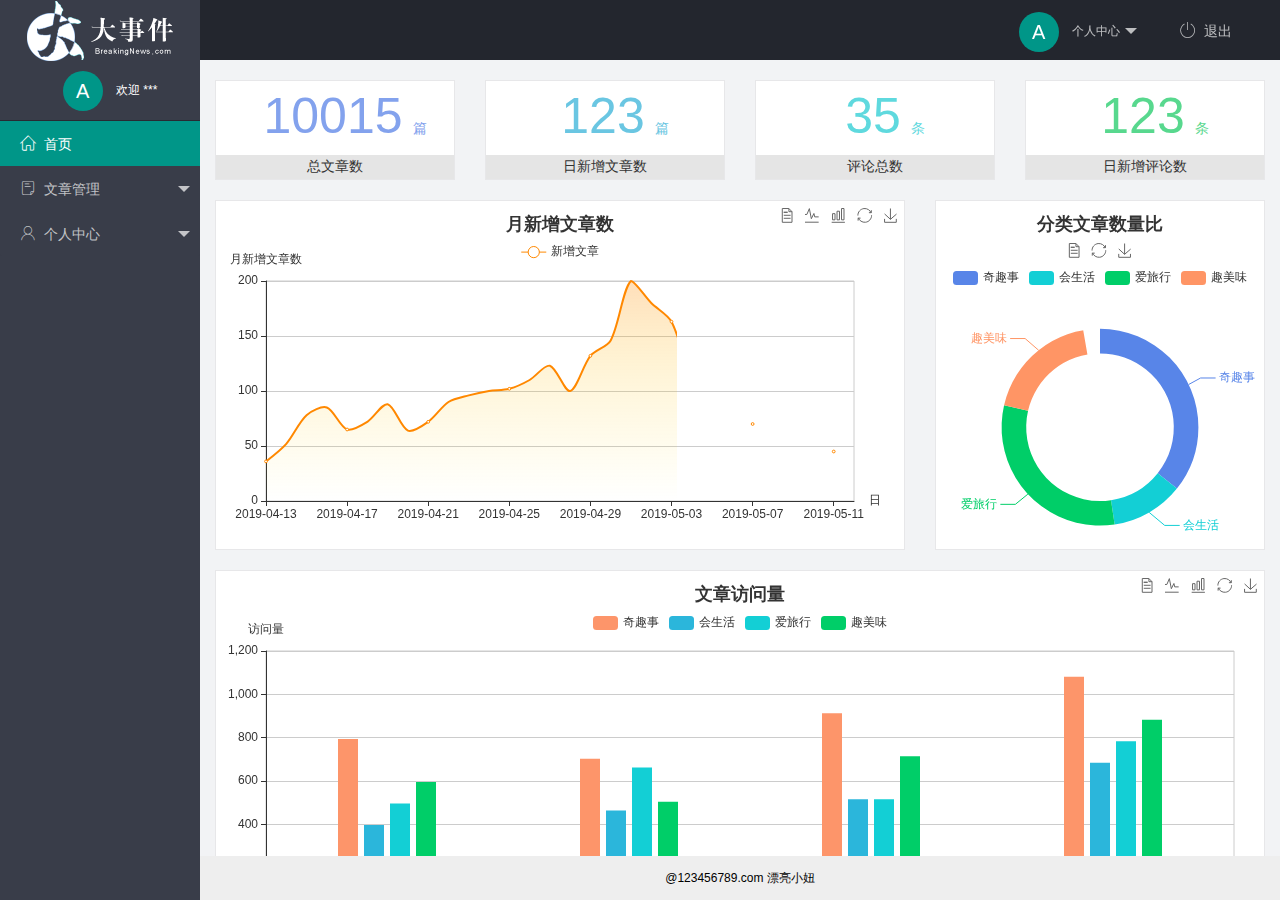
==== commit 1541f3a8: "完成个人中心的开发" ====
--- a/index.html
+++ b/index.html
@@ -5,7 +5,7 @@
     <meta charset="UTF-8">
     <meta http-equiv="X-UA-Compatible" content="IE=edge">
     <meta name="viewport" content="width=device-width, initial-scale=1.0">
-    <title>Document</title>
+    <title>首页</title>
     <link rel="stylesheet" href="./assets/lib/layui/css/layui.css">
     <link rel="stylesheet" href="./assets/fonts/iconfont.css">
     <link rel="stylesheet" href="./assets/css/index.css">
@@ -23,14 +23,14 @@
             <ul class="layui-nav layui-layout-right">
                 <li class="layui-nav-item layui-hide layui-show-md-inline-block">
                     <a href="javascript:;" class="userinfo">
-                        <img src="./assets/images/sample2.jpg" class="layui-nav-img" >
+                        <img src="./assets/images/sample2.jpg" class="layui-nav-img" style="display: none;">
                         <span class="text-avatar"> A </span>
                         个人中心
                     </a>
                     <dl class="layui-nav-child">
-                        <dd><a href="">基本资料</a></dd>
-                        <dd><a href="">更换头像</a></dd>
-                        <dd><a href="">重置密码</a></dd>
+                        <dd><a href="/assets/user/user_info.html" target="fm">基本资料</a></dd>
+                        <dd><a href="/assets/user/user_avatar.html" target="fm">更换头像</a></dd>
+                        <dd><a href="/assets/user/user_pwd.html" target="fm">重置密码</a></dd>
                     </dl>
                 </li>
                 <li class="layui-nav-item" lay-header-event="menuRight" lay-unselect>
@@ -44,7 +44,7 @@
         <div class="layui-side layui-bg-black">
             <div class="layui-side-scroll">
                 <div class="userinfo">
-                    <img src="./assets/images/sample2.jpg" class="layui-nav-img" >
+                    <img src="./assets/images/sample2.jpg" class="layui-nav-img" style="display: none;" >
                     <span class="text-avatar"> A </span>
                     <span id="welcome"> 欢迎 *** </span>
                 </div>
@@ -64,9 +64,9 @@
                     <li class="layui-nav-item">
                         <a href="javascript:;"><span class="iconfont icon-user"></span>个人中心</a>
                         <dl class="layui-nav-child">
-                            <dd><a href="javascript:;"><i class="layui-icon layui-icon-app"></i>基本资料</a></dd>
-                            <dd><a href="javascript:;"><i class="layui-icon layui-icon-app"></i>更换头像</a></dd>
-                            <dd><a href="javascript:;"><i class="layui-icon layui-icon-app"></i>重置密码</a></dd>
+                            <dd><a href="/assets/user/user_info.html" target="fm"><i class="layui-icon layui-icon-app"></i>基本资料</a></dd>
+                            <dd><a href="/assets/user/user_avatar.html" target="fm"><i class="layui-icon layui-icon-app"></i>更换头像</a></dd>
+                            <dd><a href="/assets/user/user_pwd.html" target="fm"><i class="layui-icon layui-icon-app"></i>重置密码</a></dd>
                         </dl>
                     </li>
 
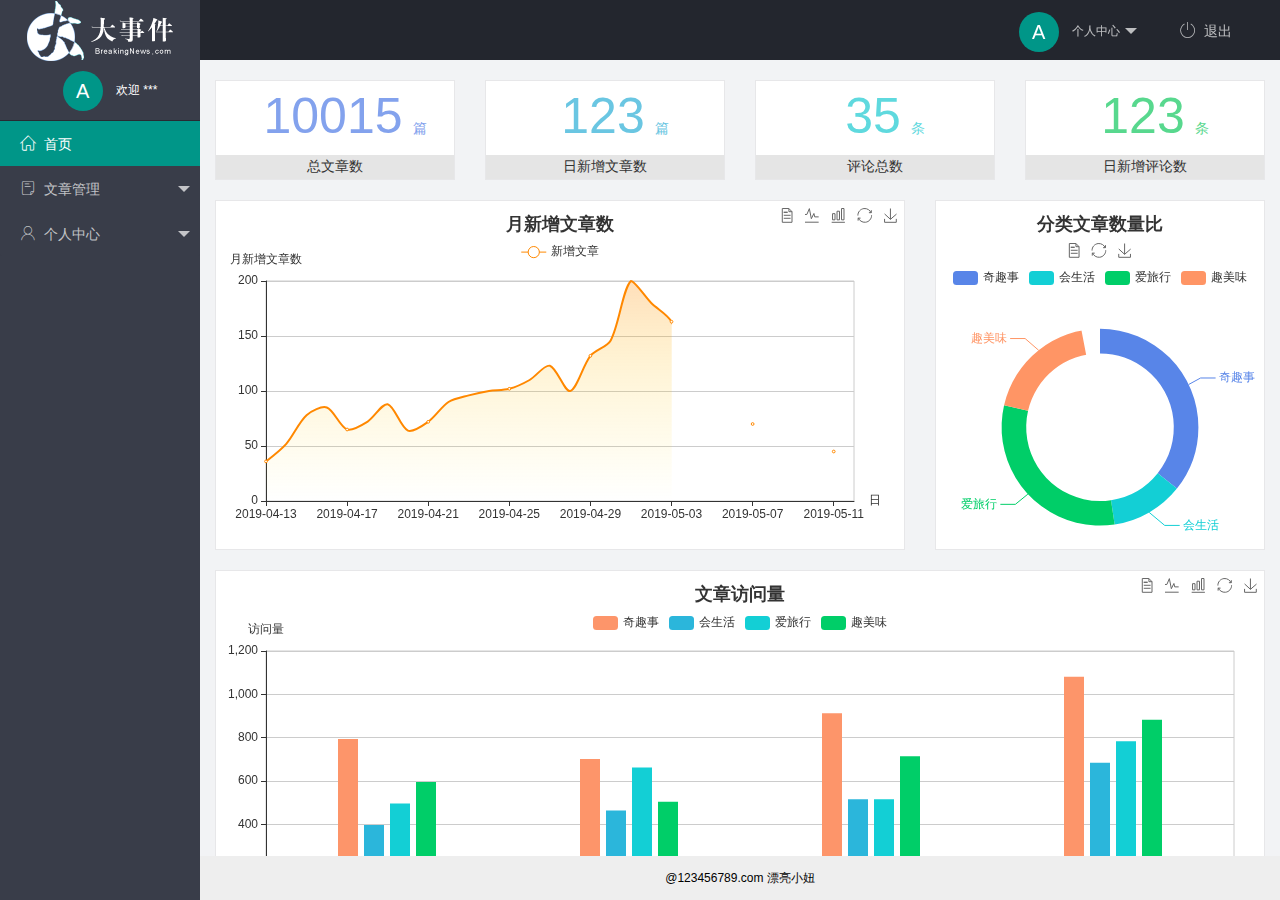
==== commit 33a3cc17: "完成文章部分的开发" ====
--- a/index.html
+++ b/index.html
@@ -55,9 +55,9 @@
                     <li class="layui-nav-item ">
                         <a class="" href="javascript:;"><span class="iconfont icon-16"></span>文章管理</a>
                         <dl class="layui-nav-child">
-                            <dd><a href="javascript:;"><i class="layui-icon layui-icon-app"></i>文章类别</a></dd>
-                            <dd><a href="javascript:;"><i class="layui-icon layui-icon-app"></i>文章列表</a></dd>
-                            <dd><a href="javascript:;"><i class="layui-icon layui-icon-app"></i>发布文章</a></dd>
+                            <dd><a href="/assets/article/art_cate.html" target="fm"><i class="layui-icon layui-icon-app"></i>文章类别</a></dd>
+                            <dd><a href="/assets/article/art_list.html" target="fm"><i class="layui-icon layui-icon-app"></i>文章列表</a></dd>
+                            <dd><a href="/assets/article/art_pub.html" target="fm"><i class="layui-icon layui-icon-app"></i>发布文章</a></dd>
 
                         </dl>
                     </li>
